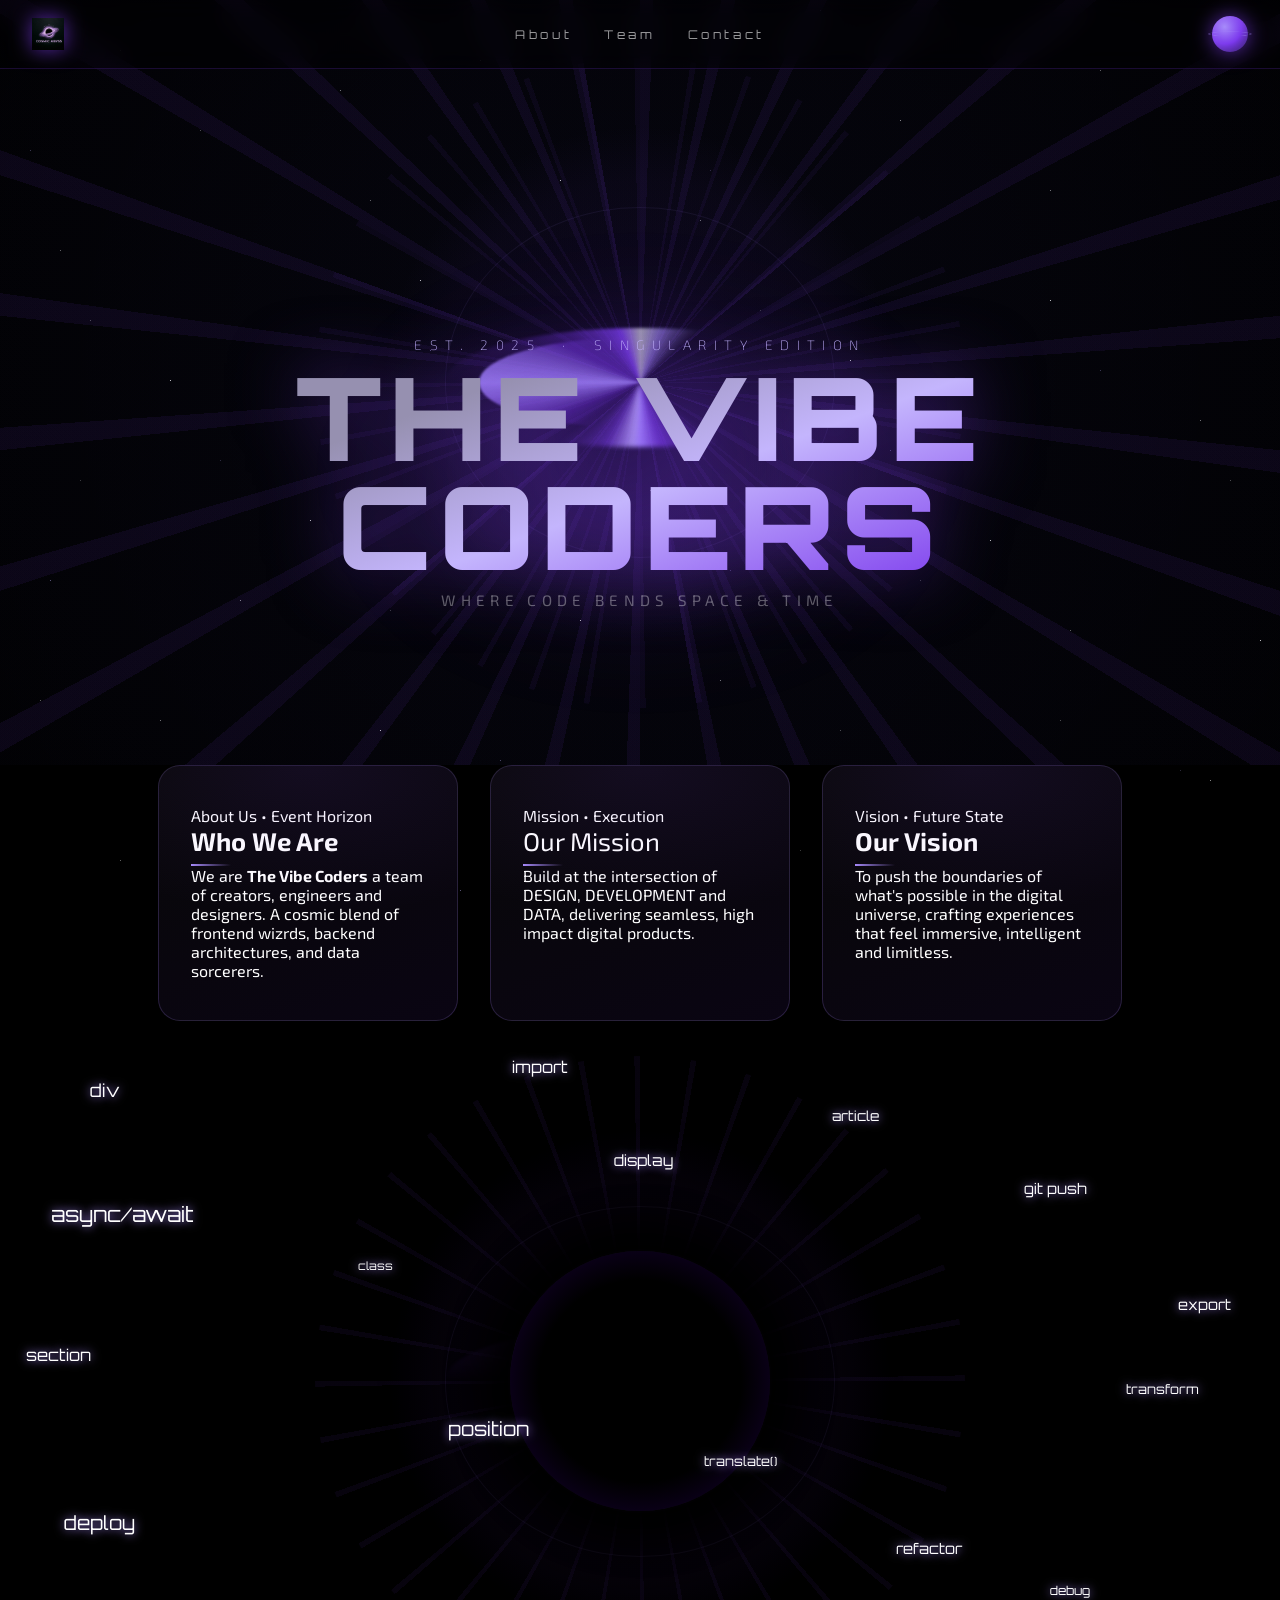
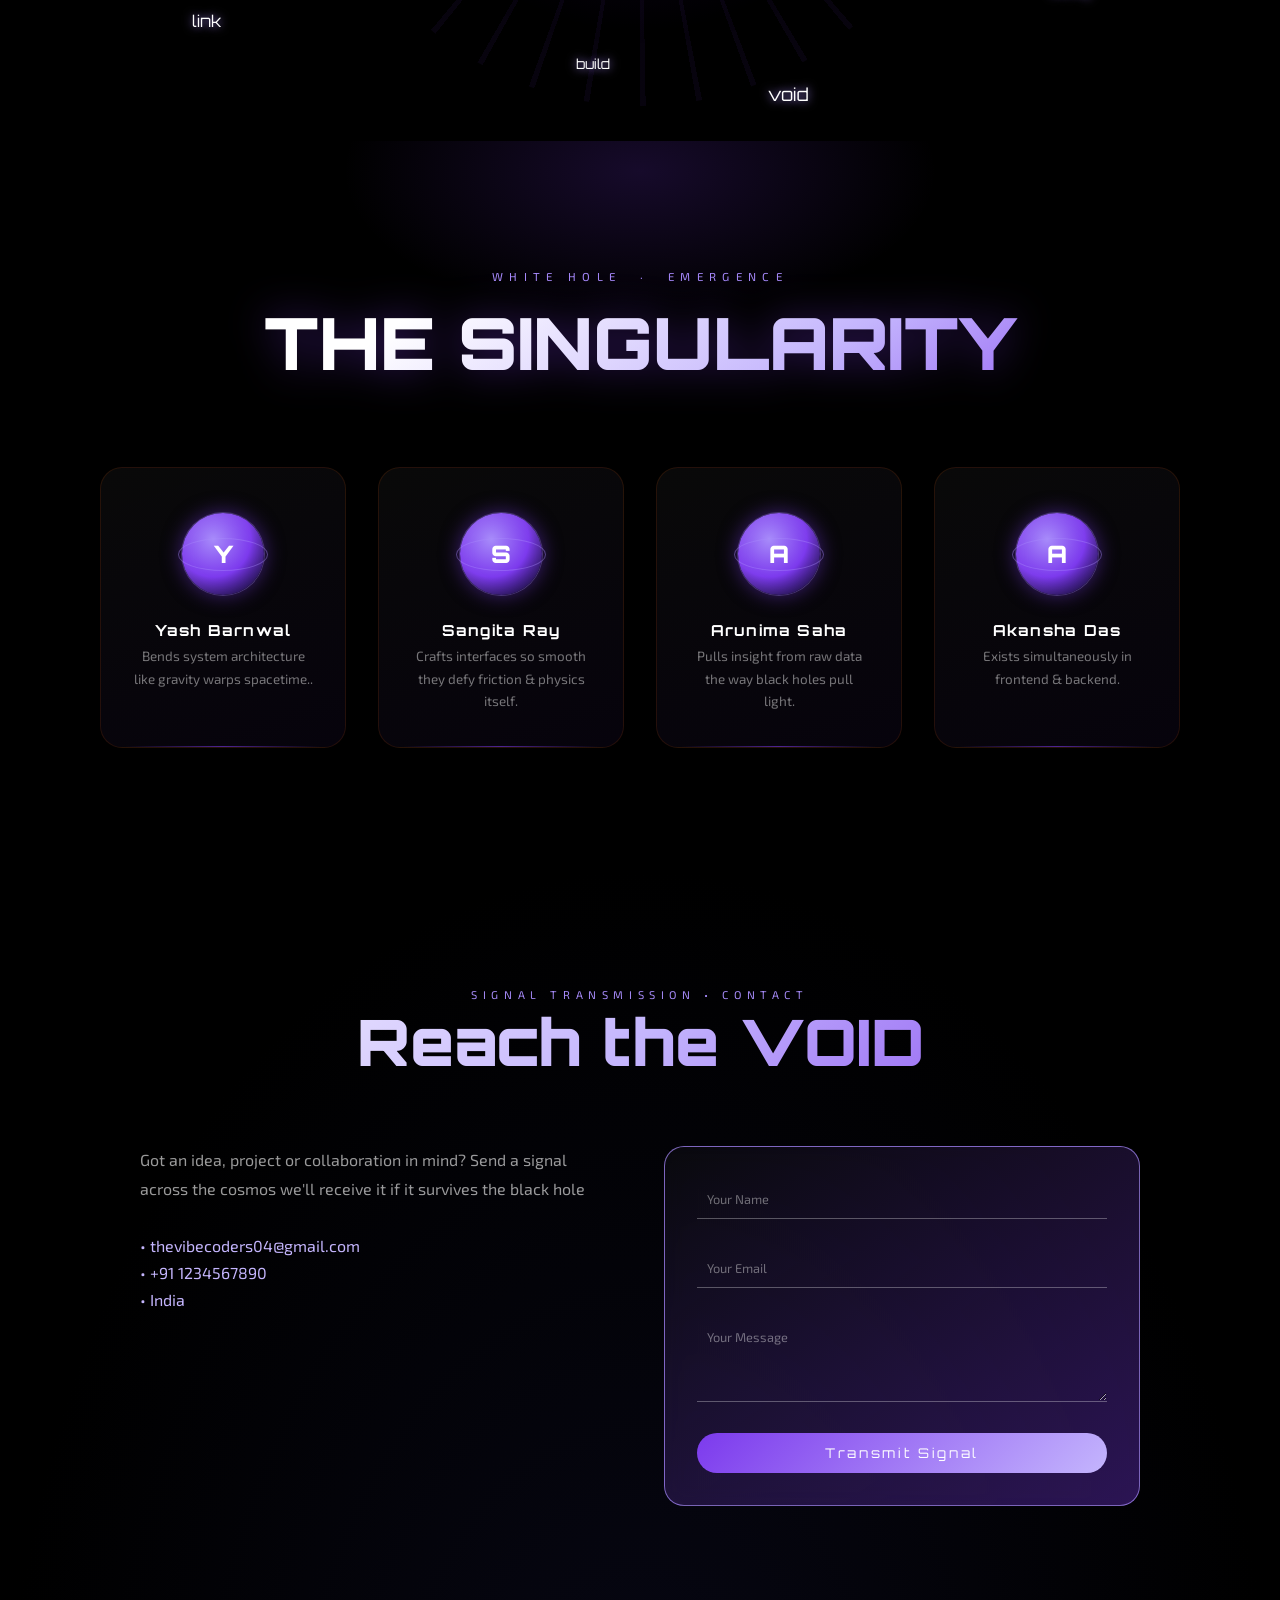
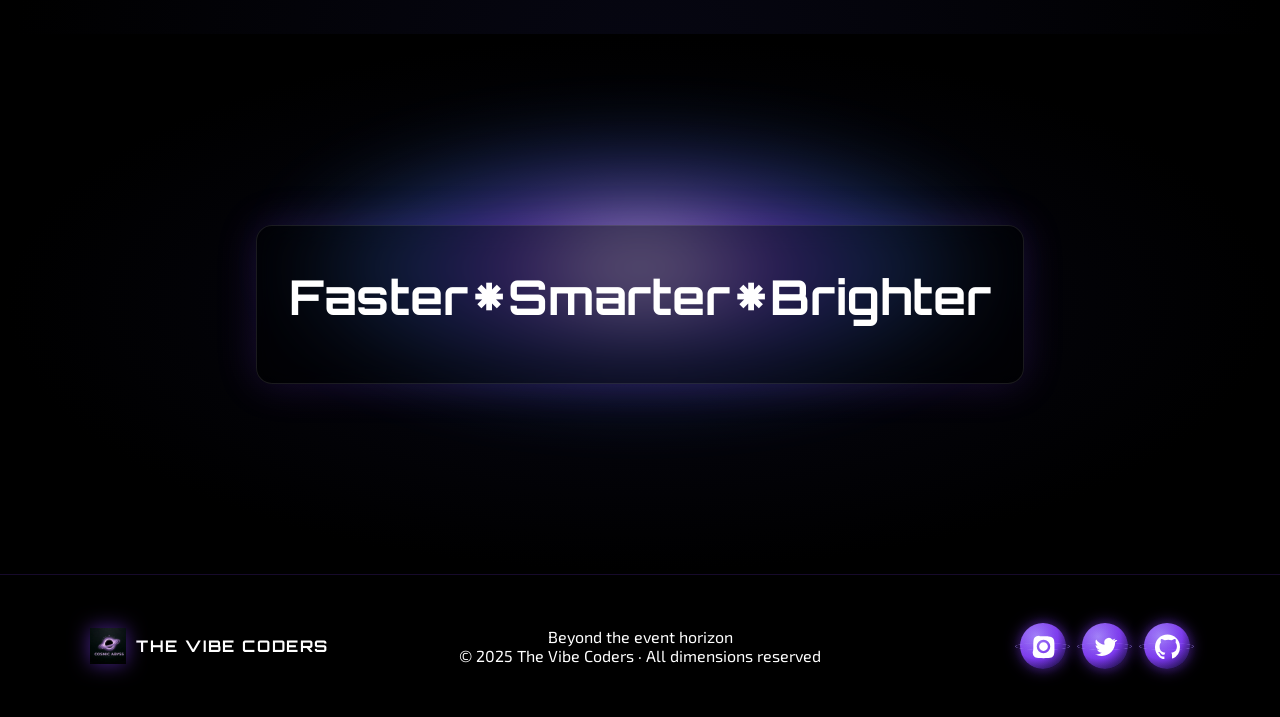
==== index.html @ a0c02a58 "Add files via upload" ====
<!DOCTYPE html>
<html lang="en">
<head>
  <meta charset="UTF-8" />
  <meta name="viewport" content="width=device-width, initial-scale=1.0"/>
  <title>COSMIC ABYSS</title>
  <link rel="stylesheet" href="style.css" />
</head>
<body>

  <div class="stars-layer" aria-hidden="true"></div>

  <nav class="nav">
    <div class="nav-left">
      <div class="nav-logo"><img src="logo.jpeg" alt="logo"></div>
    </div>

    <div class="nav-center">
      <a href="#about-us" class="nav-link">About</a>
      <a href="#team-section" class="nav-link">Team</a>
      <a href="#contact-section" class="nav-link">Contact</a>
    </div>

    <div class="nav-right">
      <div class="nav-orb"></div>
    </div>
  </nav>

  <section id="hero">
    <!-- Black Hole Visual -->
    <div class="black-hole-wrap" aria-hidden="true">
      <div class="black-hole">
        <div class="bh-halo"></div>
        <div class="warp-streams"></div>
        <div class="accretion-disc">
          <div class="disc-ring"></div>
          <div class="disc-ring"></div>
          <div class="disc-ring"></div>
        </div>
        <div class="lens-ring"></div>
        <div class="lens-ring"></div>
        <div class="lens-ring"></div>
        <div class="lens-ring"></div>
      </div>
      <di class="energy-lines"></di>
    </div>

    <div class="hero-depth">
      <div class="depth-layer one"></div>
      <div class="depth-layer two"></div>
    </div>

    <!-- Text Content -->
    <div class="hero-content">
      <p class="hero-eyebrow">Est. 2025 &nbsp;·&nbsp; Singularity Edition</p>
      <h1 class="hero-title">The Vibe<br>Coders</h1>
      <p class="hero-tagline">Where code bends space &amp; time</p>
    </div>
  </section>

  <section id="about-us">
    <div class="about-container">
      <!-- CARD 1 -->
      <div class="about-card">
        <p class="about-eyebrow">About Us • Event Horizon</p>
        <h2 class="about-title">Who We Are</h2>
        <p class="about-text">
          We are <strong>The Vibe Coders</strong> a team of creators, engineers and designers.
          A cosmic blend of frontend wizrds, backend architectures, and data sorcerers.
        </p>
      </div>

      <!-- CARD 2 -->
       <div class="about-card">
        <p class="about-eyebrow">Mission • Execution</p>
        <p class="about-title">Our Mission</p>
        <p class="about-text">
          Build at the intersection of <span>DESIGN</span>, <span>DEVELOPMENT</span> and <span>DATA</span>, 
          delivering seamless, high impact digital products.
        </p>
       </div>
      <!-- CARD 3 -->
       <div class="about-card">
        <p class="about-eyebrow">Vision • Future State</p>
        <h2 class="about-title">Our Vision</h2>
        <p class="about-text">
          To push the boundaries of what's possible in the digital universe, 
          crafting experiences that feel immersive, intelligent and limitless.
        </p>
       </div>
    </div>
  </section>

  <section id="suck-section">

    <div class="black-hole-wrap" aria-hidden="true">
      <div class="black-hole">
        <div class="bh-halo"></div>
        <div class="warp-streams"></div>
        <div class="accretion-disc">
          <div class="disc-ring"></div>
          <div class="disc-ring"></div>
          <!-- <div class="disc-ring"></div> -->
        </div>
        <div class="lens-ring"></div>
        <div class="lens-ring"></div>
        <div class="lens-ring"></div>
        <div class="lens-ring"></div>
        <div class="singularity"></div>
      </div>
    </div>

    <!-- Words being sucked in -->
    <div class="suck-words" aria-hidden="true">
      <span class="sw sw-1">div</span>
      <span class="sw sw-2">article</span>
      <span class="sw sw-3">async/await</span>
      <span class="sw sw-4">git push</span>
      <span class="sw sw-5">section</span>
      <span class="sw sw-6">transform</span>
      <span class="sw sw-7">deploy</span>
      <span class="sw sw-8">refactor</span>
      <span class="sw sw-9">link</span>
      <span class="sw sw-10">debug</span>
      <span class="sw sw-11">build</span>
      <span class="sw sw-12">import</span>
      <span class="sw sw-13">export</span>
      <span class="sw sw-14">translate()</span>
      <span class="sw sw-15">void</span>
      <span class="sw sw-16">class</span>
      <span class="sw sw-17">position</span>
      <span class="sw sw-18">display</span>
    </div>

  </section>

  <section id="team-section">

    <div class="team-header">
      <p class="team-eyebrow">White Hole &nbsp;·&nbsp; Emergence</p>
      <h2 class="team-title">The Singularity</h2>
    </div>

    <div class="team-grid">

      <article class="member-card">
        <div class="card-orb">Y</div>
        <p class="member-name">Yash Barnwal</p>
        <p class="member-desc">Bends system architecture like gravity warps spacetime..</p>
        <div class="card-bottom-line"></div>
      </article>

      <article class="member-card">
        <div class="card-orb">S</div>
        <p class="member-name">Sangita Ray</p>
        <p class="member-desc">Crafts interfaces so smooth they defy friction &amp; physics itself.</p>
        <div class="card-bottom-line"></div>
      </article>

      <article class="member-card">
        <div class="card-orb">A</div>
        <p class="member-name">Arunima Saha</p>
        <p class="member-desc">Pulls insight from raw data the way black holes pull light.</p>
        <div class="card-bottom-line"></div>
      </article>

      <article class="member-card">
        <div class="card-orb">A</div>
        <p class="member-name">Akansha Das</p>
        <p class="member-desc">Exists simultaneously in frontend &amp; backend.</p>
        <div class="card-bottom-line"></div>
      </article>

    </div>
  </section>

  <section id="contact-section">
    <div class="contact-header">
      <p class="contact-eyebrow">Signal Transmission • Contact</p>
      <h2 class="contact-title">Reach the VOID</h2>
    </div>

    <div class="contact-container">
      <div class="contact-info">
        <p class="contact-text">
          Got an idea, project or collaboration in mind?
          Send a signal across the cosmos we'll receive it if it survives the black hole
        </p>

        <div class="contact-details">
          <p>• thevibecoders04@gmail.com</p>
          <p>• +91 1234567890</p>
          <p>• India</p>
        </div>
      </div>

      <form class="contact-form">
        <div class="input-group">
          <input type="text" required />
          <label>Your Name</label>
        </div>
        <div class="input-group">
          <input type="email" required />
          <label>Your Email</label>
        </div>
        <div class="input-group">
          <textarea rows="4" required></textarea>
          <label>Your Message</label>
        </div>
        <button type="submit" class="contact-btn">Transmit Signal</button>
      </form>
    </div>
  </section>

  <section class="promo-section">
    <div class="promo-glow top"></div>
    <div class="promo-glow bottom"></div>
    <div class="promo-content">
      <h2 class="promo-title">
        Faster⁕Smarter⁕Brighter
      </h2>
    </div>
      
  </section>

<footer class="footer">

  <div class="footer-container">

    <!-- LEFT: Logo -->
    <div class="footer-left">
      <div class="footer-logo-box">
        <img src="logo.jpeg" alt="logo" />
        <span>THE VIBE CODERS</span>
      </div>
    </div>

    <!-- CENTER: Existing -->
    <div class="footer-center">
      <p class="footer-tagline">Beyond the event horizon</p>
      <div class="footer-divider"></div>
      <p class="footer-copy">
        &copy; 2025 The Vibe Coders · All dimensions reserved
      </p>
    </div>

    <!-- RIGHT: Socials -->
    <div class="footer-right">

  <a href="#" class="social-orb">
    <svg viewBox="0 0 24 24">
      <path d="M12 2.2c3.2 0 3.6 0 4.9.1 1.2.1 2 .3 2.5.5.6.2 1 .5 1.5 1s.8.9 1 1.5c.2.5.4 1.3.5 2.5.1 1.3.1 1.7.1 4.9s0 3.6-.1 4.9c-.1 1.2-.3 2-.5 2.5-.2.6-.5 1-1 1.5s-.9.8-1.5 1c-.5.2-1.3.4-2.5.5-1.3.1-1.7.1-4.9.1s-3.6 0-4.9-.1c-1.2-.1-2-.3-2.5-.5-.6-.2-1-.5-1.5-1s-.8-.9-1-1.5c-.2-.5-.4-1.3-.5-2.5C2.2 15.6 2.2 15.2 2.2 12s0-3.6.1-4.9c.1-1.2.3-2 .5-2.5.2-.6.5-1 1-1.5s.9-.8 1.5-1c.5-.2 1.3-.4 2.5-.5C8.4 2.2 8.8 2.2 12 2.2zm0 3.3A6.5 6.5 0 1 0 18.5 12 6.5 6.5 0 0 0 12 5.5zm0 10.7A4.2 4.2 0 1 1 16.2 12 4.2 4.2 0 0 1 12 16.2zm5.3-11.9a1.5 1.5 0 1 1-1.5 1.5 1.5 1.5 0 0 1 1.5-1.5z"/>
    </svg>
  </a>

  <a href="#" class="social-orb">
    <svg viewBox="0 0 24 24">
      <path d="M22 5.8c-.8.4-1.6.6-2.4.7.9-.5 1.5-1.3 1.8-2.2-.8.5-1.8.9-2.8 1.1A4.4 4.4 0 0 0 11 9.5c0 .3 0 .6.1.8A12.5 12.5 0 0 1 3 5.2a4.3 4.3 0 0 0-.6 2.2c0 1.5.8 2.8 2 3.6-.7 0-1.3-.2-1.9-.5 0 2.1 1.5 3.9 3.6 4.3-.4.1-.8.2-1.3.2-.3 0-.6 0-.9-.1.6 1.8 2.4 3.2 4.5 3.2A8.8 8.8 0 0 1 2 19.5 12.4 12.4 0 0 0 8.7 21c8.1 0 12.5-6.7 12.5-12.5v-.6c.9-.6 1.6-1.3 2.2-2.1z"/>
    </svg>
  </a>

  <a href="#" class="social-orb">
    <svg viewBox="0 0 24 24">
      <path d="M12 .5A12 12 0 0 0 0 12.7c0 5.4 3.4 10 8.2 11.6.6.1.8-.3.8-.6v-2.2c-3.3.7-4-1.6-4-1.6-.6-1.5-1.4-1.9-1.4-1.9-1.1-.8.1-.8.1-.8 1.2.1 1.9 1.3 1.9 1.3 1.1 1.9 2.9 1.4 3.6 1.1.1-.8.4-1.4.7-1.7-2.7-.3-5.5-1.4-5.5-6.2 0-1.4.5-2.6 1.3-3.6-.1-.3-.6-1.6.1-3.3 0 0 1.1-.4 3.6 1.3a12.2 12.2 0 0 1 6.6 0c2.5-1.7 3.6-1.3 3.6-1.3.7 1.7.2 3 .1 3.3.8 1 1.3 2.2 1.3 3.6 0 4.8-2.8 5.9-5.5 6.2.4.3.8 1 .8 2v3c0 .3.2.7.8.6A12.2 12.2 0 0 0 24 12.7 12 12 0 0 0 12 .5z"/>
    </svg>
  </a>

</div>

  </div>

</footer>

</body>
</html>
---- style.css ----
@import url('https://fonts.googleapis.com/css2?family=Orbitron:wght@400;700;900&family=Exo+2:wght@200;400;600&display=swap');

:root {
  --black:        #000000;
  --void:         #04040c;
  --deep-space:   #070714;
  --purple-core:  #5b21b6;
  --purple-glow:  #7c3aed;
  --purple-light: #a78bfa;
  --white-core:   #ffffff;
  --accent:       #c4b5fd;
  --text-dim:     rgba(196, 181, 253, 0.5);

  --bh-size:      260px;   /* black hole diameter */
  --disc-w:       460px;   /* accretion disc width */
}

*, *::before, *::after { box-sizing: border-box; margin: 0; padding: 0; }
html { scroll-behavior: smooth; }
body {
  background: var(--black);
  color: #fff;
  font-family: 'Exo 2', sans-serif;
  overflow-x: hidden;
}

.stars-layer {
  position: fixed;
  inset: 0;
  z-index: 0;
  pointer-events: none;
  overflow: hidden;
}

/* Generate many tiny star-like shadows on one element */
.stars-layer::before,
.stars-layer::after {
  content: '';
  position: absolute;
  border-radius: 50%;
}

.stars-layer::before {
  width: 1px; height: 1px;
  top: 0; left: 0;
  background: transparent;
  box-shadow:
    /* Row 1 */
    120px  50px #fff, 340px  90px rgba(255,255,255,.6),  780px  30px #fff,
    1100px  70px rgba(255,255,255,.5), 1440px  40px #fff, 200px 130px rgba(255,255,255,.4),
    560px 180px #fff, 900px 120px rgba(255,255,255,.7),  1300px 160px rgba(255,255,255,.3),
    /* Row 2 */
    60px  250px rgba(255,255,255,.5), 420px 280px #fff, 700px 220px rgba(255,255,255,.6),
    1050px 300px #fff, 1380px 240px rgba(255,255,255,.4), 170px 380px #fff,
    500px 400px rgba(255,255,255,.5), 850px 360px #fff, 1200px 420px rgba(255,255,255,.6),
    /* Row 3 */
    80px  480px rgba(255,255,255,.3), 310px 520px #fff, 650px 490px rgba(255,255,255,.5),
    990px 540px #fff, 1320px 500px rgba(255,255,255,.4), 240px 600px rgba(255,255,255,.7),
    580px 620px #fff, 920px 580px rgba(255,255,255,.3), 1260px 640px #fff,
    /* Row 4 */
    40px  700px rgba(255,255,255,.5), 380px 730px #fff, 720px 680px rgba(255,255,255,.6),
    1060px 720px rgba(255,255,255,.4), 1400px 700px #fff, 190px 820px rgba(255,255,255,.3),
    530px 800px #fff, 870px 840px rgba(255,255,255,.5), 1210px 780px rgba(255,255,255,.7),
    /* Row 5 */
    100px  900px #fff, 450px 940px rgba(255,255,255,.4), 790px 910px #fff,
    1130px 950px rgba(255,255,255,.6), 1470px 920px rgba(255,255,255,.3),
    260px 1020px #fff, 600px 1060px rgba(255,255,255,.5), 940px 1000px #fff,
    1280px 1040px rgba(255,255,255,.4);
  animation: twinkle-a 6s ease-in-out infinite alternate,
            driftStars 120s linear infinite;
}

.stars-layer::after {
  width: 1px; height: 1px;
  top: 0; left: 0;
  background: transparent;
  box-shadow:
    150px  20px rgba(196,181,253,.5), 480px  60px rgba(255,255,255,.4),
    820px  10px rgba(196,181,253,.6), 1160px  45px rgba(255,255,255,.3),
    30px  150px rgba(196,181,253,.4), 370px 200px rgba(255,255,255,.5),
    710px 170px rgba(196,181,253,.3), 1050px 190px rgba(255,255,255,.6),
    1390px 140px rgba(196,181,253,.5), 90px  320px rgba(255,255,255,.4),
    430px 350px rgba(196,181,253,.6), 760px 310px rgba(255,255,255,.3),
    1100px 370px rgba(196,181,253,.4), 1430px 330px rgba(255,255,255,.5),
    220px 460px rgba(196,181,253,.3), 550px 490px rgba(255,255,255,.6),
    890px 450px rgba(196,181,253,.5), 1230px 480px rgba(255,255,255,.4),
    50px  580px rgba(196,181,253,.6), 390px 610px rgba(255,255,255,.3),
    730px 570px rgba(196,181,253,.4), 1070px 630px rgba(255,255,255,.5),
    1410px 590px rgba(196,181,253,.3), 160px 720px rgba(255,255,255,.6),
    500px 760px rgba(196,181,253,.5), 840px 730px rgba(255,255,255,.4),
    1180px 770px rgba(196,181,253,.3), 120px 860px rgba(255,255,255,.5),
    460px 890px rgba(196,181,253,.6), 800px 850px rgba(255,255,255,.3),
    1140px 910px rgba(196,181,253,.4), 1480px 870px rgba(255,255,255,.5),
    280px 980px rgba(196,181,253,.3), 620px 1010px rgba(255,255,255,.6),
    960px 970px rgba(196,181,253,.5), 1300px 1030px rgba(255,255,255,.4);
  animation: twinkle-b 8s ease-in-out infinite alternate,
             driftStars 150s linear infinite;
  animation-delay: -3s;
}

@keyframes twinkle-a {
  from { opacity: 1; }
  to   { opacity: 0.35; }
}
@keyframes twinkle-b {
  from { opacity: 0.4; }
  to   { opacity: 1; }
}

@keyframes driftStars {
  from { transform: translateY(0); }
  to   { transform: translateY(-200px); }
}

.nav {
  position: fixed;
  top: 0;
  width: 100%;
  z-index: 999;

  display: grid;
  grid-template-columns: 1fr auto 1fr;
  align-items: center;

  padding: 1rem 2rem;

  backdrop-filter: blur(12px);
  background: rgba(0,0,0,0.4);

  border-bottom: 1px solid rgba(124,58,237,0.2);
}

.nav-left {
  justify-self: start;
}

.nav-logo {
  display: flex;
  align-items: center;
  gap: 10px;

  font-family: 'Orbitron', sans-serif;
  font-size: 0.9rem;
  letter-spacing: 0.15em;
}

.nav-logo img {
  width: 32px;
  height: 32px;
  filter: drop-shadow(0 0 10px rgba(124,58,237,.7));
}

.nav-center {
  display: flex;
  gap: 2rem;
}

.nav-link {
  position: relative;
  text-decoration: none;
  color: rgba(255,255,255,0.6);

  font-size: 0.75rem;
  letter-spacing: 0.3em;
  font-family: 'Orbitron', sans-serif;

  transition: 0.3s;
}

.nav-link::after {
  content: "";
  position: absolute;
  left: 0;
  bottom: -6px;
  width: 0%;
  height: 1px;

  background: linear-gradient(
    to right,
    var(--purple-light),
    transparent
  );

  transition: 0.3s;
}

.nav-link:hover {
  color: #fff;
}

.nav-link:hover::after {
  width: 100%;
}

/* RIGHT orb */
.nav-right {
  justify-self: end;
}

.nav-orb {
  width: 36px;
  height: 36px;
  border-radius: 50%;

  background: radial-gradient(
    circle at 35% 30%,
    var(--purple-light),
    var(--purple-glow),
    #1e0a50
  );

  box-shadow:
    0 0 20px rgba(124,58,237,.7),
    inset 0 0 10px rgba(255,255,255,.1);

  position: relative;
}

.nav-orb::after {
  content: "";
  position: absolute;
  width: 120%;
  height: 40%;
  border-radius: 50%;
  border: 1px solid rgba(167,139,250,.5);

  top: 50%;
  left: 50%;
  transform: translate(-50%, -50%) rotateX(70deg);

  animation: navOrbit 4s linear infinite;
}

@keyframes navOrbit {
  from { transform: translate(-50%, -50%) rotateX(70deg) rotate(0deg); }
  to   { transform: translate(-50%, -50%) rotateX(70deg) rotate(360deg); }
}

#hero {
  padding-top: 180px;
  position: relative;
  height: 85vh;
  display: flex;
  flex-direction: column;
  align-items: center;
  justify-content: center;
  z-index: 1;
  overflow: hidden;
}

/* ── Black Hole ── */
.black-hole-wrap {
  position: absolute;
  inset: 0;
  display: flex;
  align-items: center;
  justify-content: center;
  z-index: 1;
}

.black-hole {
  position: relative;
  width: var(--bh-size);
  height: var(--bh-size);
  display: flex;
  align-items: center;
  justify-content: center;
}

/* Singularity — the dark core */
.singularity {
  position: absolute;
  width: 100%;
  height: 100%;
  border-radius: 50%;
  background: radial-gradient(circle at center,
    #000 55%,
    #0a0018 72%,
    #1a0035 85%,
    transparent 100%
  );
  z-index: 5;
  box-shadow:
    0 0 40px 20px #000,
    0 0 80px 40px rgba(0,0,0,.9),
    0 0 0 2px rgba(167,139,250,.12);
}

/* Gravitational lensing rings */
.lens-ring {
  position: absolute;
  border-radius: 50%;
  border: 1px solid transparent;
  background: transparent;
  animation: lens-spin var(--speed, 8s) linear infinite;
  animation-direction: var(--dir, normal);
}
.lens-ring:nth-child(1) {
  width: 110%; height: 105%;
  border-color: rgba(124,58,237,.35);
  box-shadow: 0 0 12px rgba(124,58,237,.2), inset 0 0 8px rgba(124,58,237,.1);
  --speed: 12s;
}
.lens-ring:nth-child(2) {
  width: 122%; height: 115%;
  border-color: rgba(167,139,250,.22);
  box-shadow: 0 0 16px rgba(167,139,250,.15);
  --speed: 18s;
  --dir: reverse;
}
.lens-ring:nth-child(3) {
  width: 136%; height: 125%;
  border-color: rgba(124,58,237,.14);
  --speed: 25s;
}
.lens-ring:nth-child(4) {
  width: 150%; height: 135%;
  border-color: rgba(167,139,250,.08);
  --speed: 35s;
  --dir: reverse;
}

@keyframes lens-spin {
  from { transform: rotate(0deg); }
  to   { transform: rotate(360deg); }
}

/* Accretion disc — flat rotating ellipse */
.accretion-disc {
  position: absolute;
  width: var(--disc-w);
  height: calc(var(--disc-w) * 0.28);
  z-index: 3;
  display: flex;
  align-items: center;
  justify-content: center;
}

.disc-ring {
  position: absolute;
  border-radius: 50%;
  width: 100%;
  height: 100%;
  animation: disc-rotate var(--dr-speed, 6s) linear infinite;
  animation-direction: var(--dr-dir, normal);
}

.disc-ring:nth-child(1) {
  background: conic-gradient(
    from 0deg,
    transparent 0%, transparent 30%,
    rgba(91,33,182,.0) 35%,
    rgba(124,58,237,.7) 45%,
    rgba(167,139,250,1) 50%,
    rgba(196,181,253,.9) 52%,
    rgba(124,58,237,.5) 58%,
    transparent 65%,
    transparent 100%
  );
  --dr-speed: 5s;
  filter: blur(2px);
}
.disc-ring:nth-child(2) {
  width: 85%; height: 85%;
  background: conic-gradient(
    from 180deg,
    transparent 0%, transparent 25%,
    rgba(91,33,182,.4) 33%,
    rgba(124,58,237,.8) 44%,
    rgba(255,255,255,.6) 50%,
    rgba(167,139,250,.6) 56%,
    transparent 64%,
    transparent 100%
  );
  --dr-speed: 7s;
  --dr-dir: reverse;
  filter: blur(1.5px);
}
.disc-ring:nth-child(3) {
  width: 70%; height: 70%;
  background: conic-gradient(
    from 90deg,
    transparent 0%, transparent 38%,
    rgba(91,33,182,.5) 44%,
    rgba(167,139,250,.9) 50%,
    rgba(124,58,237,.4) 57%,
    transparent 63%,
    transparent 100%
  );
  --dr-speed: 4s;
  filter: blur(1px);
}

@keyframes disc-rotate {
  from { transform: rotate(0deg); }
  to   { transform: rotate(360deg); }
}

/* Outer glow halo */
.bh-halo {
  position: absolute;
  width: 200%;
  height: 200%;
  border-radius: 50%;
  background: radial-gradient(circle at center,
    rgba(91,33,182,.18) 0%,
    rgba(91,33,182,.08) 30%,
    rgba(124,58,237,.04) 55%,
    transparent 70%
  );
  z-index: 0;
  animation: halo-pulse 4s ease-in-out infinite;
}
@keyframes halo-pulse {
  0%,100% { transform: scale(1);   opacity: .8; }
  50%      { transform: scale(1.06); opacity: 1; }
}

/* Warp radial light streams */
.warp-streams {
  position: absolute;
  width: 250%;
  height: 250%;
  z-index: 2;
  border-radius: 50%;
  animation: warp-spin 20s linear infinite;
  background: repeating-conic-gradient(
    from 0deg,
    transparent 0deg 9deg,
    rgba(124,58,237,.06) 9deg 10deg
  );
}
@keyframes warp-spin {
  from { transform: rotate(0deg); }
  to   { transform: rotate(360deg); }
}

/* ── Hero Text ── */
.hero-content {
  position: relative;
  z-index: 10;
  text-align: center;
  pointer-events: none;
}

.hero-content::before {
  content: '';
  position: absolute;
  left: 50%;
  top: 50%;
  transform: translate(-50%, -50%);
  width: 500px;
  height: 300px;
  background: radial-gradient(
    ellipse,
    rgba(124,58,237,.35),
    transparent 70%
  );
  filter: blur(60px);
  z-index: -1;
  animation: heroPulse 4s ease-in-out infinite;
}

@keyframes heroPulse {
  0%,100% { opacity: .5; transform: translate(-50%, -50%) scale(1); }
  50% { opacity: 1; transform: translate(-50%, -50%) scale(1.15); }
}

.energy-lines {
  position: absolute;
  width: 200%;
  height: 200%;
  border-radius: 50%;
  z-index: 2;
  background: repeating-conic-gradient(
    from 0deg,
    rgba(124,58,237,.08) 0deg 2deg,
    transparent 2deg 12deg
  );
  animation: spinSlow 25s linear infinite;
}

@keyframes spinSlow {
  from { transform: rotate(0deg); }
  to   { transform: rotate(360deg); }
}

.hero-eyebrow {
  font-family: 'Exo 2', sans-serif;
  font-size: clamp(.6rem, 1.2vw, .85rem);
  font-weight: 200;
  letter-spacing: .55em;
  text-transform: uppercase;
  color: var(--accent);
  opacity: 0;
  animation: fade-up 1.2s ease .4s forwards;
}

.hero-title {
  font-family: 'Orbitron', sans-serif;
  font-size: clamp(2.8rem, 9vw, 7.5rem);
  font-weight: 900;
  line-height: .95;
  text-transform: uppercase;
  letter-spacing: .06em;
  background: linear-gradient(160deg,
    #9690b0 20%,
    var(--accent) 55%,
    var(--purple-glow) 100%
  );
  -webkit-background-clip: text;
  -webkit-text-fill-color: transparent;
  background-clip: text;
  filter: drop-shadow(0 0 35px rgba(124,58,237,.5));
  margin: .6rem 0;
  opacity: 0;
  animation: fade-up 1.2s ease .7s forwards;
}

.hero-tagline {
  font-size: clamp(.7rem, 1.5vw, .95rem);
  font-weight: 400;
  letter-spacing: .35em;
  text-transform: uppercase;
  color: rgba(255,255,255,.35);
  opacity: 0;
  animation: fade-up 1.2s ease 1s forwards;
}

@keyframes fade-up {
  from { opacity: 0; transform: translateY(16px); }
  to   { opacity: 1; transform: translateY(0); }
}

.hero-depth {
  position: absolute;
  inset: 0;
  z-index: 1;
  pointer-events: none;
}

.depth-layer {
  position: absolute;
  width: 200%;
  height: 200%;
  top: -50%;
  left: -50%;
  border-radius: 50%;
  opacity: 0.15;
}

.depth-layer.one {
  background: radial-gradient(circle, rgba(124,58,237,0.25), transparent 70%);
  animation: drift1 30s linear infinite;
}

.depth-layer.two {
  background: radial-gradient(circle, rgba(59,130,246,0.2), transparent 70%);
  animation: drift2 50s linear infinite;
}

@keyframes drift1 {
  from { transform: rotate(0deg) translateX(20px); }
  to   { transform: rotate(360deg) translateX(20px); }
}

@keyframes drift2 {
  from { transform: rotate(360deg) translateX(30px); }
  to   { transform: rotate(0deg) translateX(30px); }
}

.about-container{
  display: flex;
  gap: 2rem;
  justify-content: center;
  flex-wrap: wrap;
  max-width: 1100px;
  margin: auto;
}

.about-card{
  position: relative;
  width: 300px;
  padding: 2.5rem 2rem;
  border-radius: 22px;
  overflow: hidden;

  background: linear-gradient(160deg, rgba(255, 255, 255, 0.03), rgba(124, 58, 237, 0.08));

  border: 1px solid rgba(169, 137, 250, 0.2);
  backdrop-filter: blur(14px);

  transition: all 0.4s ease;
}

.about-card::before{
  content: "";
  position: absolute;
  top: -60%;
  left: 50%;
  transform: translateX(-50%);
  width: 200%;
  height: 120%;

  background: radial-gradient(ellipse, rgba(124, 58, 237, 0.25), transparent 70%);

  opacity: 0.4;
  transition: 0.4s;
}

.about-card::after{
  content: "";
  position: absolute;
  inset: 0;

  background: linear-gradient(
    120deg,
    transparent 40%,
    rgba(167,139,250,0.25),
    transparent 60%
  );

  opacity: 0;
  transform: translateX(-100%);
}

.about-card .about-title {
  font-size: 1.6rem;
}

.about-card .about-title::after {
  content: "";
  display: block;
  width: 40px;
  height: 2px;
  margin-top: 8px;

  background: linear-gradient( to right, var(--purple-light), transparent);
}

.about-card:hover {
  transform: translateY(-12px) scale(1.03);

  border-color: rgba(167,139,250,0.6);

  box-shadow: 0 20px 60px rgba(124,58,237,0.25),
              inset 0 0 20px rgba(255,255,255,0.04);
}

.about-card:hover::before {
  opacity: 0.8;
}

.about-card:hover::after {
  opacity: 1;
  animation: scan 1.2s linear;
}

@keyframes scan {
  0% { transform: translateX(-120%); }
  100% { transform: translateX(120%); }
}

#suck-section {
  position: relative;
  height: 80vh;
  z-index: 2;
  overflow: hidden;
  display: flex;
  align-items: center;
  justify-content: center;
}

/* Duplicate black hole in suck section */
#suck-section .black-hole-wrap {
  z-index: 2;
}

/* Words container */
.suck-words {
  position: absolute;
  inset: 0;
  z-index: 5;
}

.sw {
  position: absolute;
  font-family: 'Orbitron', sans-serif;
  color: #fff;
  text-shadow: 0 0 10px var(--purple-light);
  white-space: nowrap;
  pointer-events: none;
  animation-name: suck-in;
  animation-fill-mode: both;
  animation-timing-function: ease-in;
  animation-timeline: scroll(root);
}

.sw-1 { top: 8%;  left: 7%;   font-size: 1.1rem; animation-range: 100vh 160vh; --rx: 40vw;  --ry: 43vh; --rot:  340deg; }
.sw-2 { top: 12%; left: 65%;  font-size: .85rem; animation-range: 105vh 165vh; --rx: -18vw; --ry: 40vh; --rot: -280deg; }
.sw-3 { top: 25%; left: 4%;   font-size: 1.3rem; animation-range: 110vh 175vh; --rx: 44vw;  --ry: 28vh; --rot:  200deg; }
.sw-4 { top: 22%; left: 80%;  font-size: .9rem;  animation-range: 108vh 168vh; --rx: -30vw; --ry: 30vh; --rot: -310deg; }
.sw-5 { top: 45%; left: 2%;   font-size: 1rem;   animation-range: 115vh 178vh; --rx: 46vw;  --ry: 9vh;  --rot:  150deg; }
.sw-6 { top: 50%; left: 88%;  font-size: .8rem;  animation-range: 102vh 162vh; --rx: -38vw; --ry: 3vh;  --rot: -260deg; }
.sw-7 { top: 68%; left: 5%;   font-size: 1.2rem; animation-range: 112vh 172vh; --rx: 43vw;  --ry: -18vh;--rot:  190deg; }
.sw-8 { top: 72%; left: 70%;  font-size: .9rem;  animation-range: 107vh 167vh; --rx: -22vw; --ry: -22vh;--rot: -300deg; }
.sw-9 { top: 82%; left: 15%;  font-size: 1rem;   animation-range: 118vh 170vh; --rx: 34vw;  --ry: -30vh;--rot:  220deg; }
.sw-10 { top: 78%; left: 82%;  font-size: .75rem; animation-range: 103vh 163vh; --rx: -32vw; --ry: -28vh;--rot: -240deg; }
.sw-11 { top: 88%; left: 45%;  font-size: .85rem; animation-range: 120vh 172vh; --rx: 4vw;   --ry: -37vh;--rot:  170deg; }
.sw-12 { top: 5%;  left: 40%;  font-size: 1rem;   animation-range: 100vh 150vh; --rx: 8vw;   --ry: 47vh; --rot: -200deg; }
.sw-13 { top: 38%; left: 92%;  font-size: .9rem;  animation-range: 109vh 159vh; --rx: -42vw; --ry: 15vh; --rot:  270deg; }
.sw-14 { top: 60%; left: 55%;  font-size: .8rem;  animation-range: 113vh 173vh; --rx: -5vw;  --ry: -10vh;--rot: -180deg; }
.sw-15 { top: 92%; left: 60%;  font-size: 1.1rem; animation-range: 116vh 156vh; --rx: -10vw; --ry: -40vh;--rot:  310deg; }
.sw-16 { top: 33%; left: 28%;  font-size: .7rem;  animation-range: 111vh 161vh; --rx: 20vw;  --ry: 20vh; --rot: -260deg; }
.sw-17 { top: 55%; left: 35%;  font-size: 1.2rem; animation-range: 106vh 166vh; --rx: 13vw;  --ry: -5vh; --rot:  150deg; }
.sw-18 { top: 18%; left: 48%;  font-size: .95rem; animation-range: 104vh 164vh; --rx: 1vw;   --ry: 34vh; --rot: -320deg; }

@keyframes suck-in {
  0% { transform: translate(0,0) rotate(0deg) scale(1); opacity: 1; }
  70% { opacity: .6; }
  100% { transform: translate(var(--rx), var(--ry)) rotate(var(--rot)) scale(0); opacity: 0; }
}

#team-section {
  position: relative;
  z-index: 2;
  background: radial-gradient(ellipse at 50% -10%, #000000 0%, #000 55%);
  padding: 8rem 2rem 7rem;
  overflow: hidden;
}

/* Ambient glow at top */
#team-section::before {
  content: '';
  position: absolute;
  top: -120px; left: 50%;
  transform: translateX(-50%);
  width: 600px; height: 300px;
  background: radial-gradient(ellipse, rgba(124,58,237,.18) 0%, transparent 70%);
  pointer-events: none;
}

.team-header {
  text-align: center;
  margin-bottom: 5rem;
  animation: fade-up 1s ease both;
  animation-timeline: view();
  animation-range: entry 0% entry 40%;
}
.team-eyebrow {
  font-size: .72rem;
  letter-spacing: .55em;
  text-transform: uppercase;
  color: var(--purple-light);
  margin-bottom: .9rem;
}
.team-title {
  font-family: 'Orbitron', sans-serif;
  font-size: clamp(2rem, 6vw, 4.5rem);
  font-weight: 900;
  text-transform: uppercase;
  background: linear-gradient(145deg, #fff 30%, var(--accent) 65%, var(--purple-glow) 100%);
  -webkit-background-clip: text;
  -webkit-text-fill-color: transparent;
  background-clip: text;
  filter: drop-shadow(0 0 20px rgba(124,58,237,.4));
}

/* Team grid */
.team-grid {
  display: grid;
  grid-template-columns: repeat(auto-fit, minmax(230px, 1fr));
  gap: 2rem;
  max-width: 1080px;
  margin: 0 auto;
}

/* Member card */
.member-card {
  position: relative;
  border-radius: 22px;
  padding: 2.8rem 2rem 2.2rem;
  background: linear-gradient(160deg,
    rgba(255,255,255,.035) 0%,
    rgba(124,58,237,.05) 100%
  );
  border: 1px solid rgba(255, 102, 0, 0.12);
  overflow: hidden;
  text-align: center;
  transition: transform .45s ease, box-shadow .45s ease, border-color .45s ease;

  /* Scroll-driven entrance */
  animation: card-reveal 0.7s ease both;
  animation-timeline: view();
  animation-range: entry 0% entry 50%;
}
.member-card:nth-child(1) { animation-delay: 0s; }
.member-card:nth-child(2) { animation-delay: .12s; }
.member-card:nth-child(3) { animation-delay: .24s; }
.member-card:nth-child(4) { animation-delay: .36s; }

@keyframes card-reveal {
  from { opacity: 0; transform: translateY(50px) scale(.97); }
  to   { opacity: 1; transform: translateY(0) scale(1); }
}

.member-card::before {
  content: '';
  position: absolute;
  inset: 0;
  border-radius: 22px;
  background: radial-gradient(ellipse at 50% 0%, rgba(124,58,237,.18) 0%, transparent 65%);
  opacity: 0;
  transition: opacity .4s;
}
.member-card:hover { transform: translateY(-10px); box-shadow: 0 24px 70px rgba(124,58,237,.3); border-color: rgba(167,139,250,.3); }
.member-card:hover::before { opacity: 1; }

/* Orb avatar */
.card-orb {
  width: 82px;
  height: 82px;
  border-radius: 50%;
  margin: 0 auto 1.6rem;
  position: relative;
  background: radial-gradient(circle at 38% 32%,
    var(--purple-light),
    var(--purple-glow) 50%,
    #1e0a50 80%
  );
  box-shadow:
    0 0 0 1px rgba(167,139,250,.3),
    0 0 20px rgba(124,58,237,.5),
    inset 0 0 20px rgba(255,255,255,.08);
  display: flex;
  align-items: center;
  justify-content: center;
  font-family: 'Orbitron', sans-serif;
  font-size: 1.5rem;
  font-weight: 900;
  color: #fff;
}

/* Orbit ring around orb */
.card-orb::after {
  content: '';
  position: absolute;
  width: 110%;
  height: 40%;
  border-radius: 50%;
  border: 1px solid rgba(167,139,250,.4);
  animation: orbit-ring 3.5s linear infinite;
}
@keyframes orbit-ring {
  from { transform: rotateX(70deg) rotate(0deg); }
  to   { transform: rotateX(70deg) rotate(360deg); }
}

.member-name {
  font-family: 'Orbitron', sans-serif;
  font-size: .95rem;
  font-weight: 700;
  letter-spacing: .08em;
  color: #fff;
  margin-bottom: .35rem;
}
.member-role {
  font-size: .72rem;
  letter-spacing: .3em;
  text-transform: uppercase;
  color: var(--purple-light);
  margin-bottom: 1.1rem;
}
.member-desc {
  font-size: .84rem;
  line-height: 1.65;
  color: rgba(255,255,255,.45);
}

.card-bottom-line {
  position: absolute;
  bottom: 0; left: 10%; width: 80%; height: 1px;
  background: linear-gradient(to right, transparent, rgba(124,58,237,.6), transparent);
}

#contact-section{
  position: relative;
  z-index: 2;
  padding: 8rem 2rem;
  background: radial-gradient(ellipse at 50% 120%, #070714 0%, #000 70%);
}

.contact-header{
  text-align: center;
  margin-bottom: 4rem;
}

.contact-eyebrow {
  font-size: 0.7rem;
  letter-spacing: 0.5em;
  text-transform: uppercase;
  color: var(--purple-light);
}

.contact-title {
  font-family: 'Orbitron', sans-serif;
  font-size: clamp(2rem, 6vw, 4rem);
  font-weight: 900;

  background: linear-gradient(135deg, #fff, var(--accent), var(--purple-glow));
  -webkit-background-clip: text;
  -webkit-text-fill-color: transparent;
}

.contact-container {
  display: grid;
  grid-template-columns: 1fr 1fr;
  gap: 3rem;
  max-width: 1000px;
  margin: auto;
}

.contact-text {
  color: rgba(255,255,255,.6);
  line-height: 1.8;
  margin-bottom: 2rem;
}

.contact-details p {
  margin-bottom: .5rem;
  color: var(--accent);
}

.contact-form {
  padding: 2rem;
  border-radius: 20px;

  background: linear-gradient(
    145deg,
    rgba(255,255,255,0.03),
    rgba(124,58,237,0.35)
  );

  border: 1px solid rgba(167,139,250,0.7);

  backdrop-filter: blur(12px);
}

.input-group {
  position: relative;
  margin-bottom: 1.8rem;
}

.input-group input,
.input-group textarea {
  width: 100%;
  padding: 12px 10px;
  background: transparent;
  border: none;
  border-bottom: 1px solid rgba(255,255,255,.3);
  color: #fff;
  outline: none;
}

.input-group label {
  position: absolute;
  left: 10px;
  top: 12px;
  font-size: 0.8rem;
  color: rgba(255,255,255,.4);
  pointer-events: none;
  transition: 0.3s;
}

.input-group input:focus + label,
.input-group input:valid + label,
.input-group textarea:focus + label,
.input-group textarea:valid + label {
  top: -10px;
  font-size: 0.65rem;
  color: var(--purple-light);
}

.contact-btn {
  width: 100%;
  padding: 12px;
  border-radius: 30px;
  border: none;
  cursor: pointer;

  font-family: 'Orbitron', sans-serif;
  letter-spacing: 0.2em;

  background: linear-gradient(135deg, var(--purple-glow), var(--accent));
  color: #fff;

  transition: all 0.3s ease;
}

.contact-btn:hover {
  transform: translateY(-3px);
  box-shadow: 0 10px 30px rgba(124,58,237,0.5);
}

@media (max-width: 768px) {
  .contact-container {
    grid-template-columns: 1fr;
  }
}

#contact-section::before{
  content: '';
  position: absolute;
  top: -120px;
  left: 50%;
  transform: translateX(-50%);
  width: 600px;
  height: 300px;
  background: radial-gradient(ellipse, rgba(124, 58, 237, 0.18) 0% transparent 70%);
}

.promo-section {
  position: relative;
  height: 60vh;
  display: flex;
  align-items: center;
  justify-content: center;
  overflow: hidden;
  z-index: 2;
  background: radial-gradient(ellipse at center, #070714 0%, #000 70%);
}

.promo-glow.top{
  position: absolute;
  top: 20%;
  left: 50%;
  transform: translateX(-50%);
  width: 700px;
  height: 250px;
  border-radius: 50%;

  background: radial-gradient(
    ellipse at center,
    rgba(255,255,255,.9) 0%,
    rgba(124,58,237,.6) 30%,
    rgba(59,130,246,.4) 50%,
    transparent 75%
  );

  filter: blur(40px);
  opacity: 0.9;
}
.promo-content {
  position: relative;
  z-index: 2;
  text-align: center;
  padding: 2.5rem 2rem;
  border-radius: 16px;

  background: rgba(0,0,0,.35);
  backdrop-filter: blur(12px);

  border: 1px solid rgba(255,255,255,.1);

  box-shadow: 0 0 40px rgba(124,58,237,.2);
}

.promo-title {
  font-family: 'Orbitron', sans-serif;
  font-size: clamp(1.8rem, 4vw, 3rem);
  font-weight: 700;
  color: #fff;
  margin-bottom: 1rem;
}

.footer {
  position: relative;
  z-index: 2;
  background: #000;
  border-top: 1px solid rgba(124,58,237,.18);
  padding: 3rem 2rem;
}

/* layout */
.footer-container {
  max-width: 1100px;
  margin: auto;

  display: grid;
  grid-template-columns: 1fr auto 1fr;
  align-items: center;
}

/* LEFT */
.footer-left {
  justify-self: start;
}

.footer-logo-box {
  display: flex;
  align-items: center;
  gap: 10px;

  font-family: 'Orbitron', sans-serif;
  font-weight: 700;
  letter-spacing: 0.1em;
}

.footer-logo-box img {
  width: 36px;
  height: 36px;
  filter: drop-shadow(0 0 10px rgba(124,58,237,.6));
}

/* CENTER */
.footer-center {
  text-align: center;
}

/* RIGHT */
.footer-right {
  justify-self: end;
  display: flex;
  gap: 1rem;
}

.social-orb {
  position: relative;
  width: 46px;
  height: 46px;
  border-radius: 50%;

  display: flex;
  align-items: center;
  justify-content: center;

  background: radial-gradient(
    circle at 35% 30%,
    var(--purple-light),
    var(--purple-glow) 50%,
    #1e0a50 80%
  );

  box-shadow:
    0 0 15px rgba(124,58,237,.6),
    inset 0 0 10px rgba(255,255,255,.08);

  transition: all 0.35s ease;
}

.social-orb svg {
  width: 25px;
  height: 25px;
  fill: #fff;
  z-index: 2;
}

/* orbit ring */
.social-orb::before {
  content: "";
  position: absolute;
  width: 120%;
  height: 45%;
  border-radius: 50%;
  border: 1px solid rgba(167,139,250,.5);

  transform: rotateX(70deg);
  animation: orbitSpin 4s linear infinite;
}

/* outer glow pulse */
.social-orb::after {
  content: "";
  position: absolute;
  inset: -8px;
  border-radius: 50%;

  background: radial-gradient(
    circle,
    rgba(124,58,237,0.3),
    transparent 70%
  );

  opacity: 0.6;
  z-index: 0;
}

/* hover = energy burst */
.social-orb:hover {
  transform: translateY(-5px) scale(1.15);

  box-shadow:
    0 0 25px rgba(124,58,237,0.9),
    0 0 60px rgba(124,58,237,0.5);
}

/* speed up orbit on hover */
.social-orb:hover::before {
  animation-duration: 1.5s;
}

@keyframes orbitSpin {
  from { transform: rotateX(70deg) rotate(0deg); }
  to   { transform: rotateX(70deg) rotate(360deg); }
}

@media (max-width: 640px) {
  :root {
    --bh-size: 180px;
    --disc-w: 320px;
  }
  .team-grid {
    grid-template-columns: 1fr 1fr;
    gap: 1rem;
  }
  .member-card { padding: 2rem 1.2rem 1.6rem; }
  .sw { font-size: .65rem !important; }
}

@media (max-width: 400px) {
  .team-grid { grid-template-columns: 1fr; }
}

@media (max-width: 768px) {
  .footer-container {
    grid-template-columns: 1fr;
    gap: 2rem;
    text-align: center;
  }

  .footer-left,
  .footer-right {
    justify-self: center;
  }
}
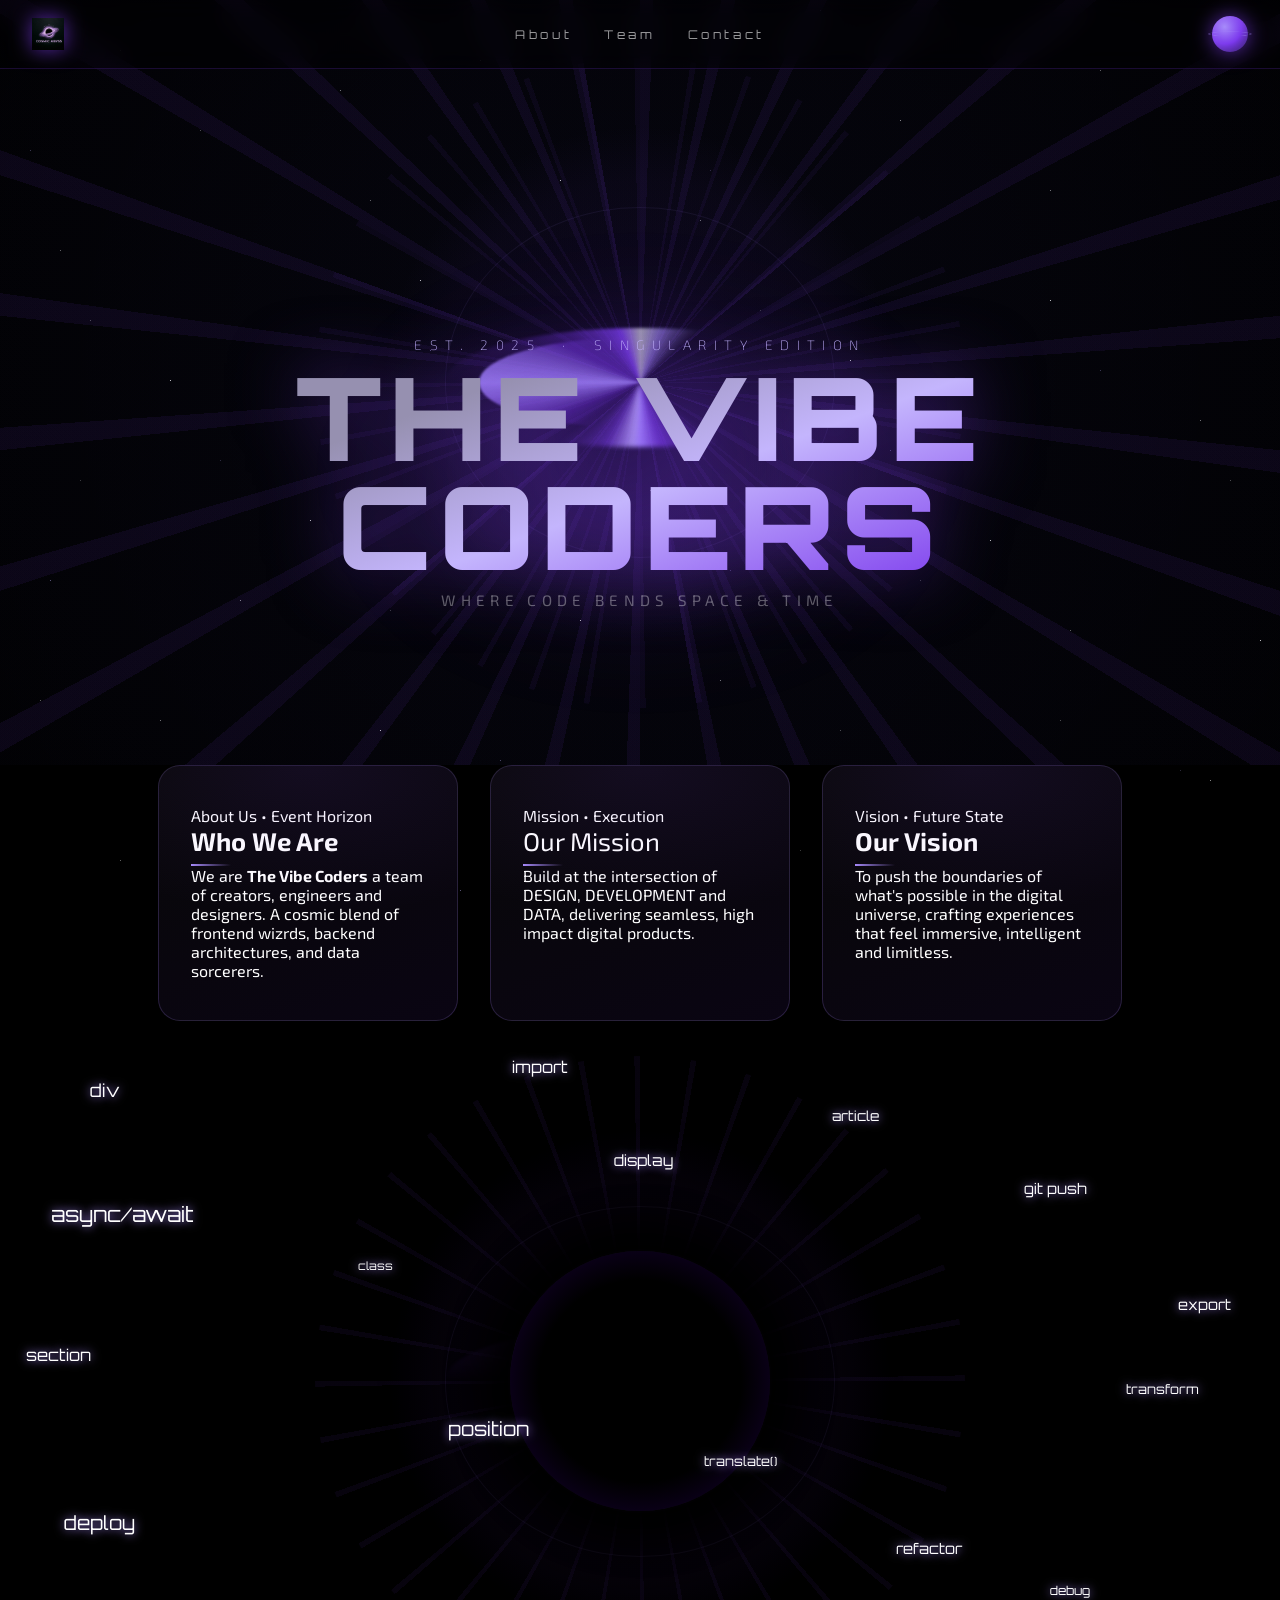
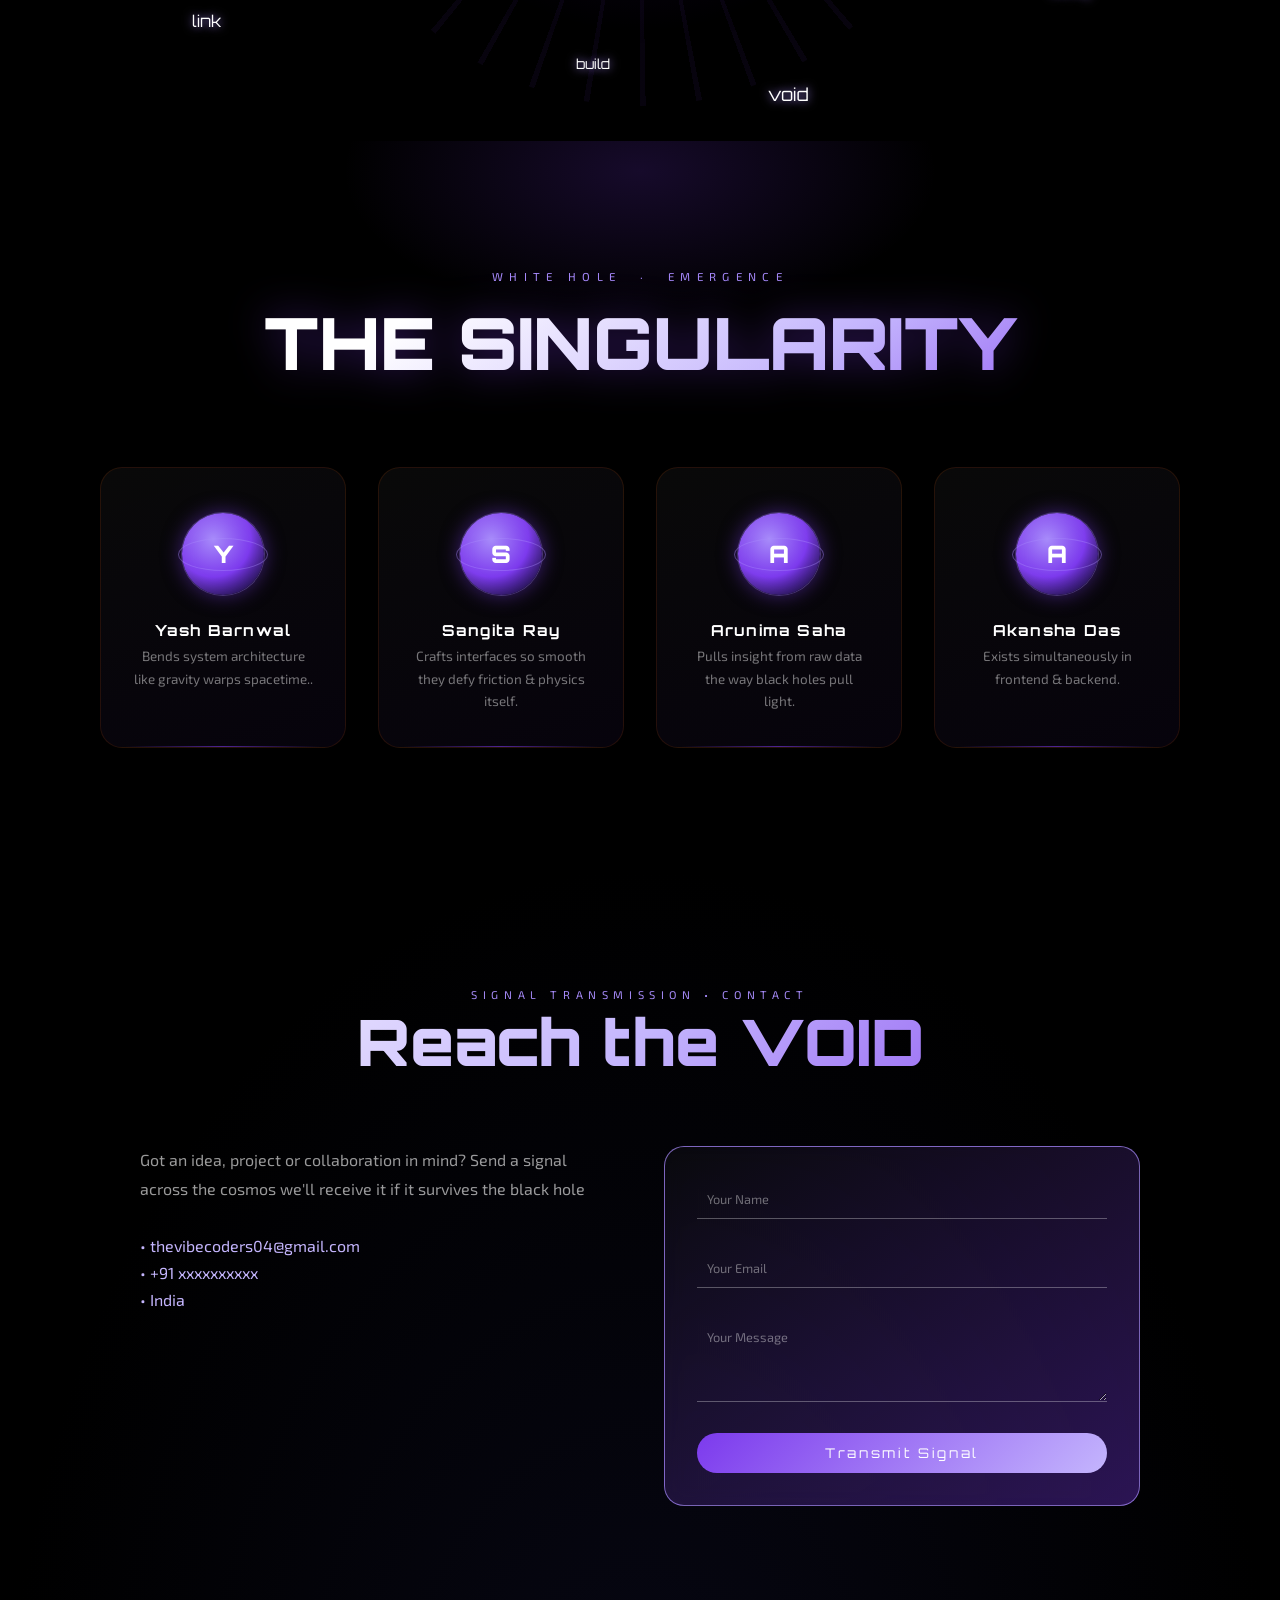
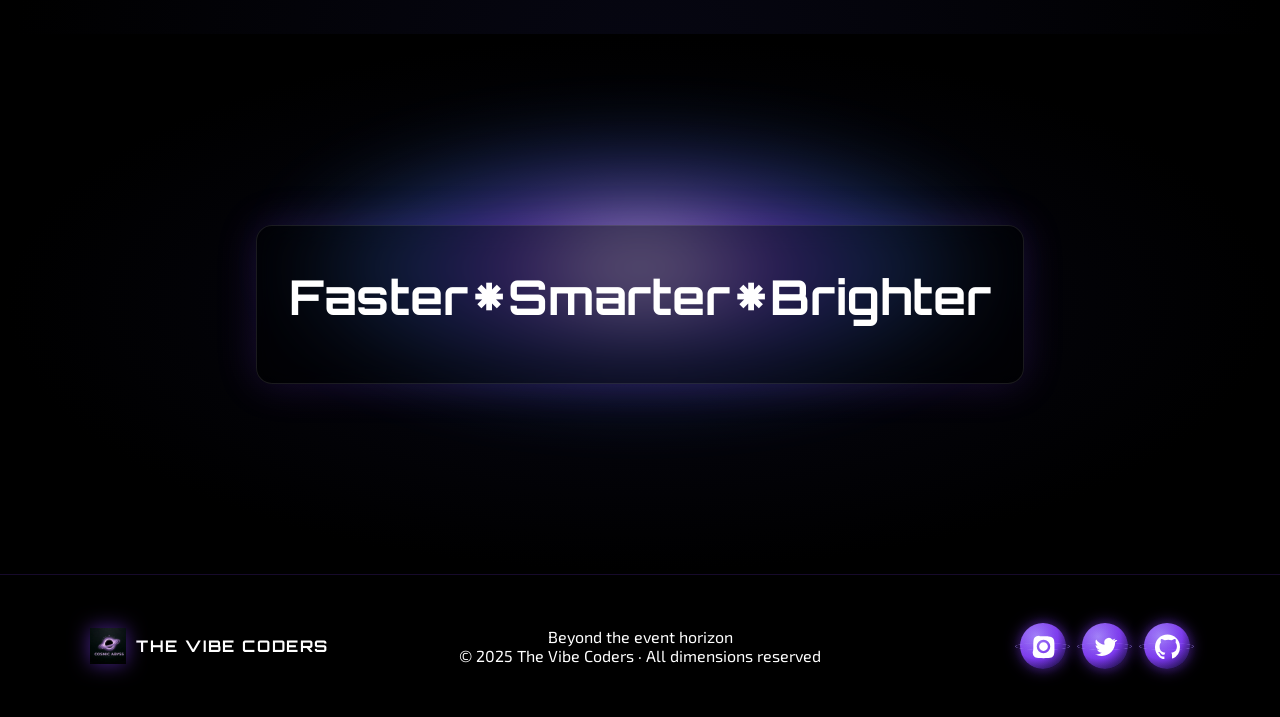
==== commit 718c2fbc: "Restore index.html with original content" ====
--- a/index.html
+++ b/index.html
@@ -189,7 +189,7 @@
 
         <div class="contact-details">
           <p>• thevibecoders04@gmail.com</p>
-          <p>• +91 1234567890</p>
+          <p>• +91 xxxxxxxxxx</p>
           <p>• India</p>
         </div>
       </div>
@@ -272,4 +272,4 @@
 </footer>
 
 </body>
-</html>+</html>
--- a/style.css
+++ b/style.css
@@ -766,7 +766,6 @@
   filter: drop-shadow(0 0 20px rgba(124,58,237,.4));
 }
 
-/* Team grid */
 .team-grid {
   display: grid;
   grid-template-columns: repeat(auto-fit, minmax(230px, 1fr));
@@ -775,7 +774,6 @@
   margin: 0 auto;
 }
 
-/* Member card */
 .member-card {
   position: relative;
   border-radius: 22px;
@@ -816,7 +814,6 @@
 .member-card:hover { transform: translateY(-10px); box-shadow: 0 24px 70px rgba(124,58,237,.3); border-color: rgba(167,139,250,.3); }
 .member-card:hover::before { opacity: 1; }
 
-/* Orb avatar */
 .card-orb {
   width: 82px;
   height: 82px;
@@ -1019,6 +1016,25 @@
   background: radial-gradient(ellipse, rgba(124, 58, 237, 0.18) 0% transparent 70%);
 }
 
+textarea {
+  scrollbar-width: thin;
+  scrollbar-color: rgba(124,58,237,0.8) transparent;
+}
+
+textarea::-webkit-scrollbar {
+  width: 6px;
+}
+
+textarea::-webkit-scrollbar-track {
+  background: transparent;
+}
+
+textarea::-webkit-scrollbar-thumb {
+  background: linear-gradient(180deg, rgba(124, 58, 237, 0.8), rgba(167, 139, 250, 0.8));
+  border-radius: 10px;
+  box-shadow: 0 0 10px rgba(124,58,237,0.6);
+}
+
 .promo-section {
   position: relative;
   height: 60vh;
@@ -1232,4 +1248,4 @@
   .footer-right {
     justify-self: center;
   }
-}+}
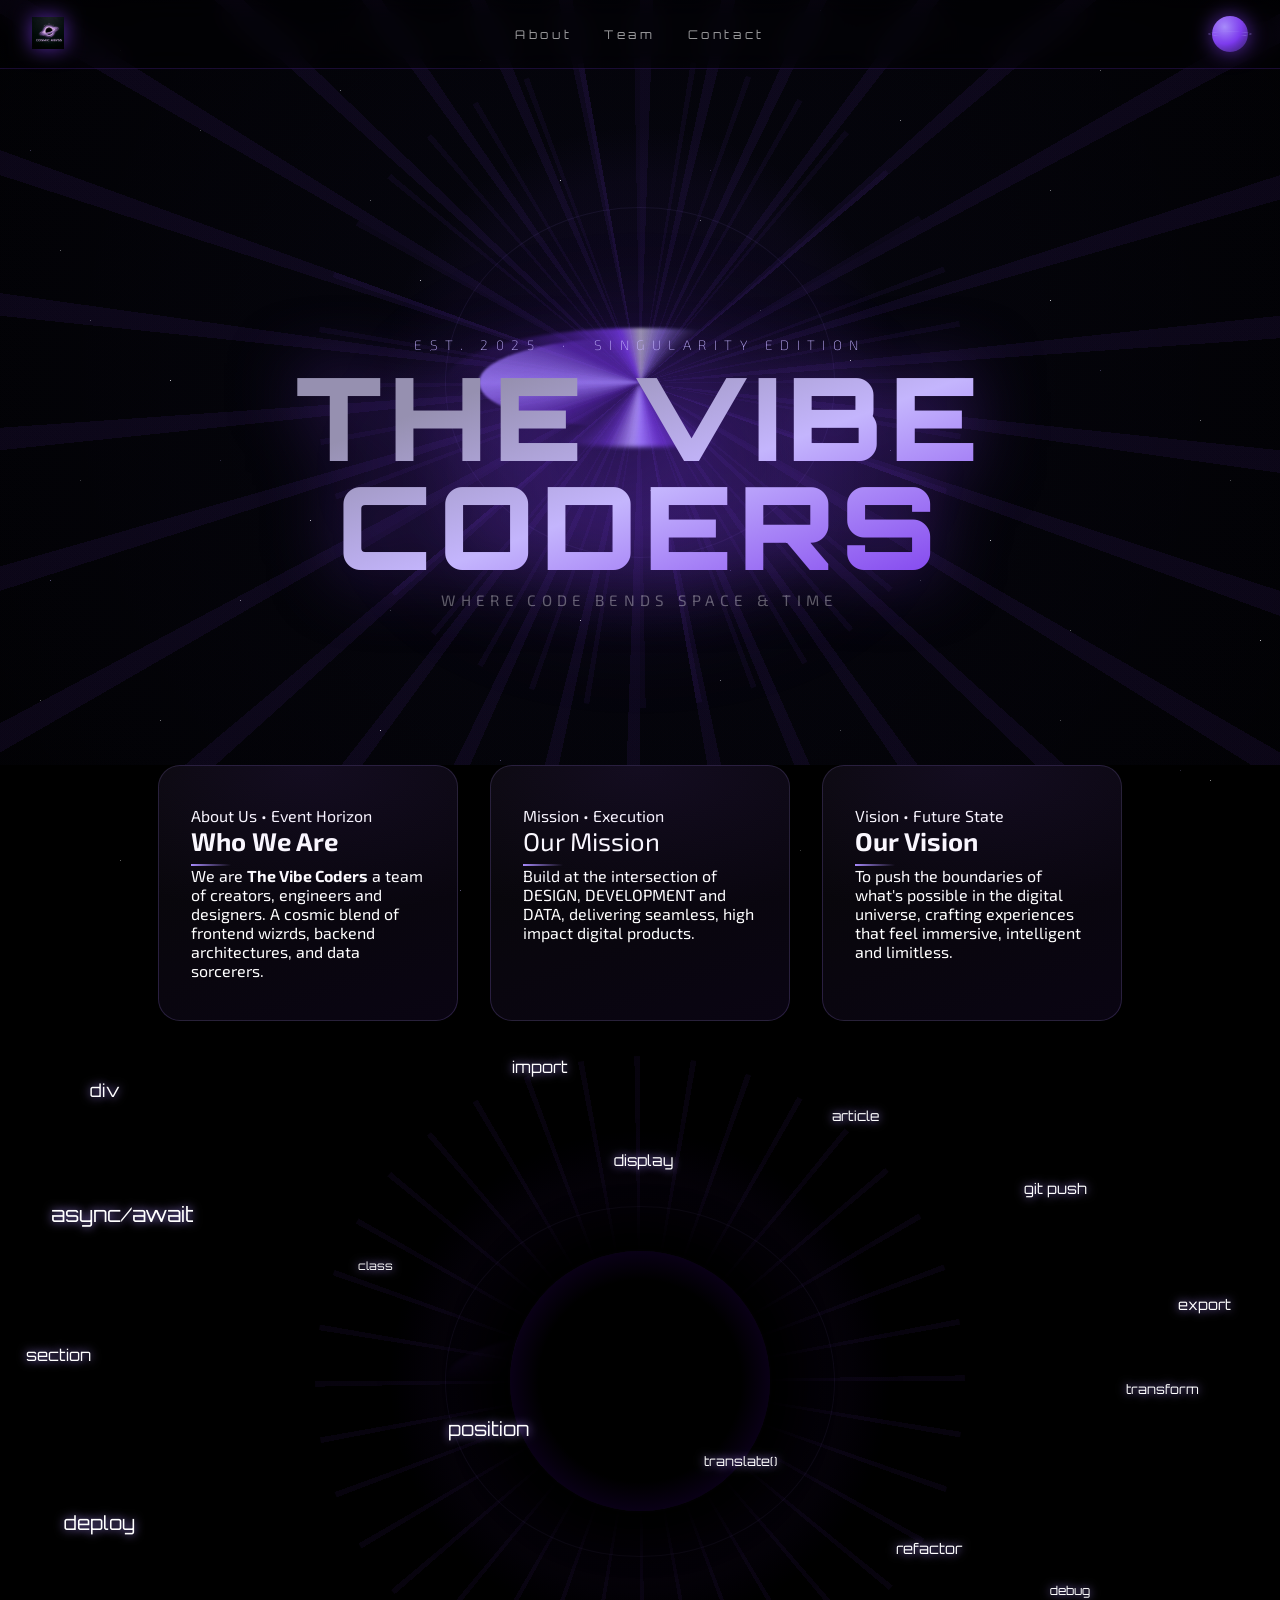
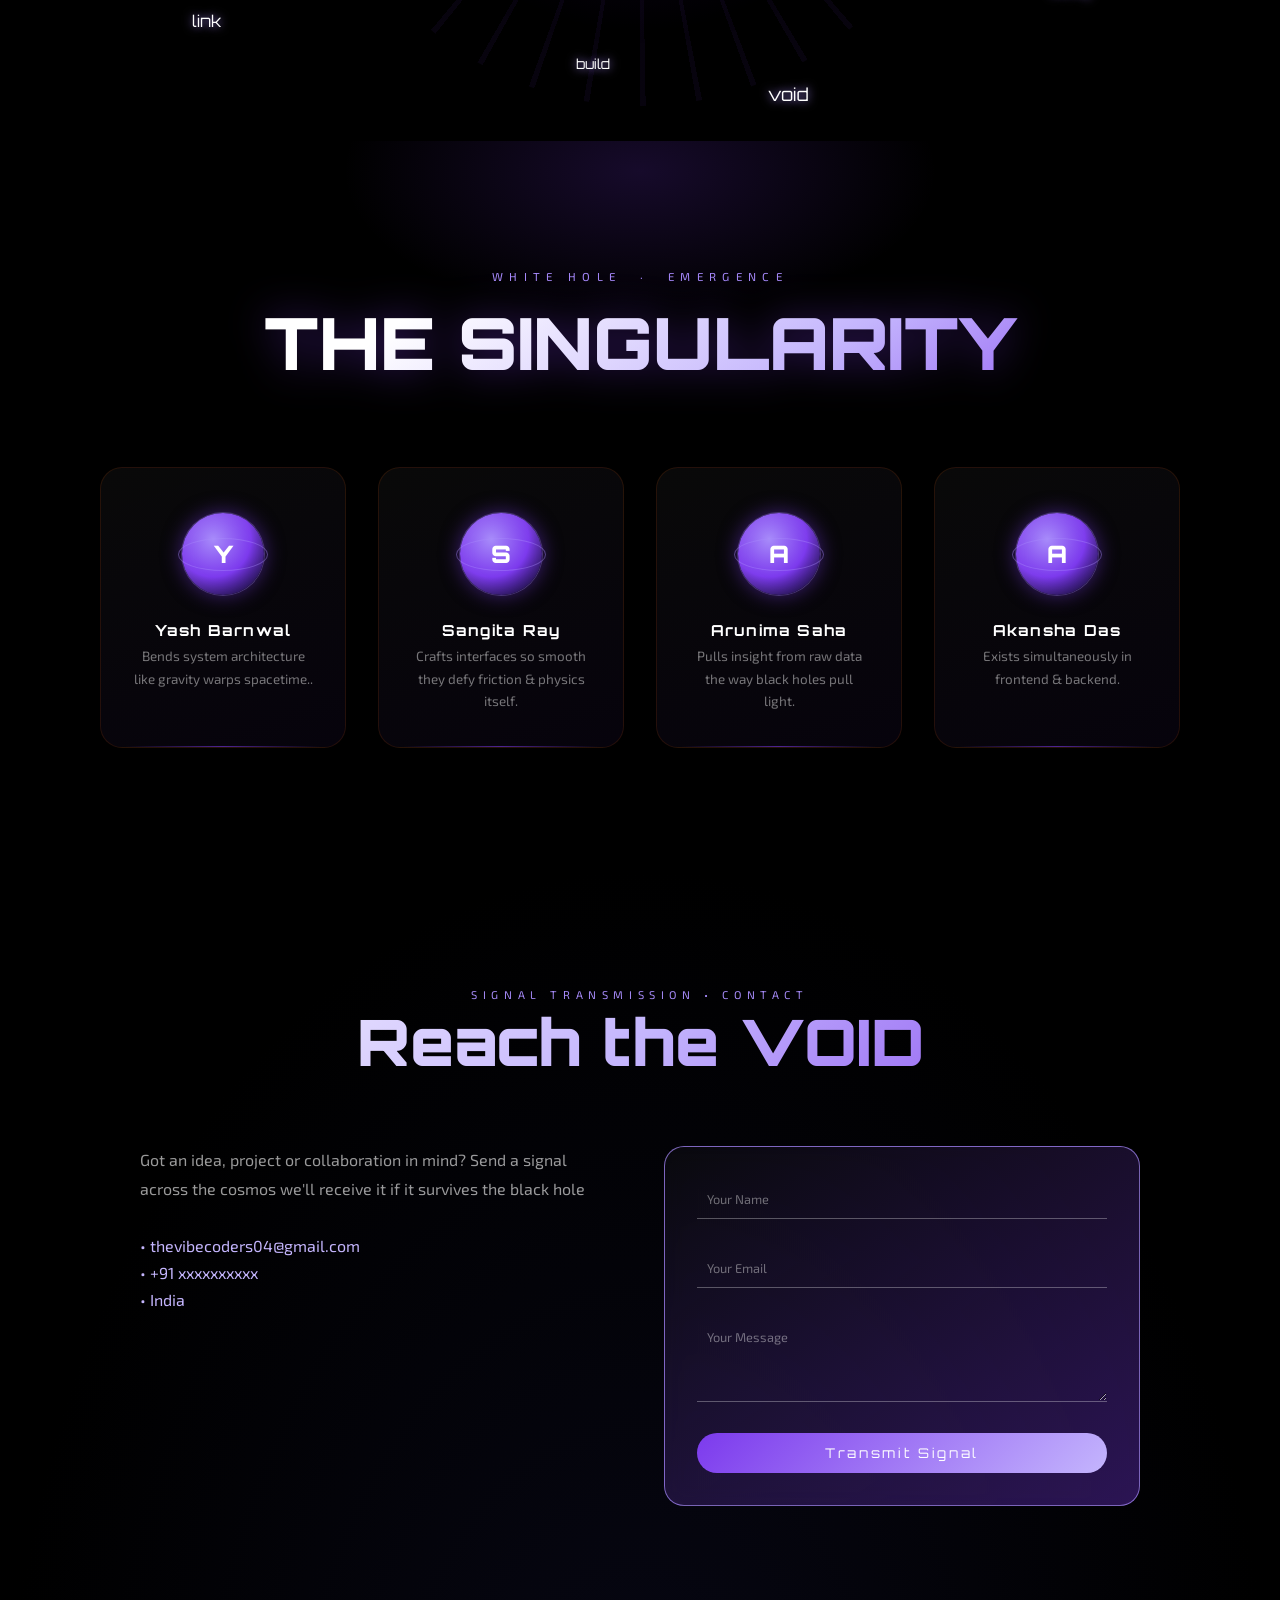
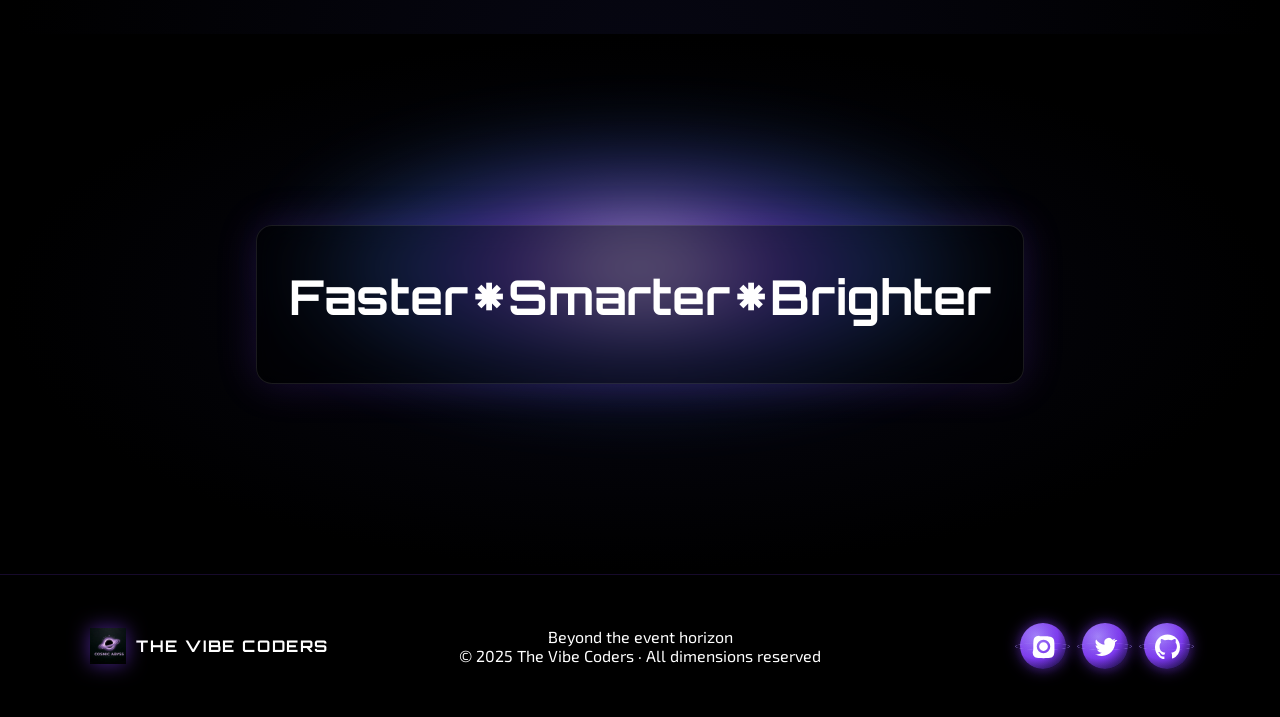
==== commit 0e7820a3: "Update index.html" ====
--- a/index.html
+++ b/index.html
@@ -12,7 +12,7 @@
 
   <nav class="nav">
     <div class="nav-left">
-      <div class="nav-logo"><img src="logo.jpeg" alt="logo"></div>
+      <div class="nav-logo"> <a href="#hero" class="nav-link"><img src="logo.jpeg" alt="logo"></a></div>
     </div>
 
     <div class="nav-center">
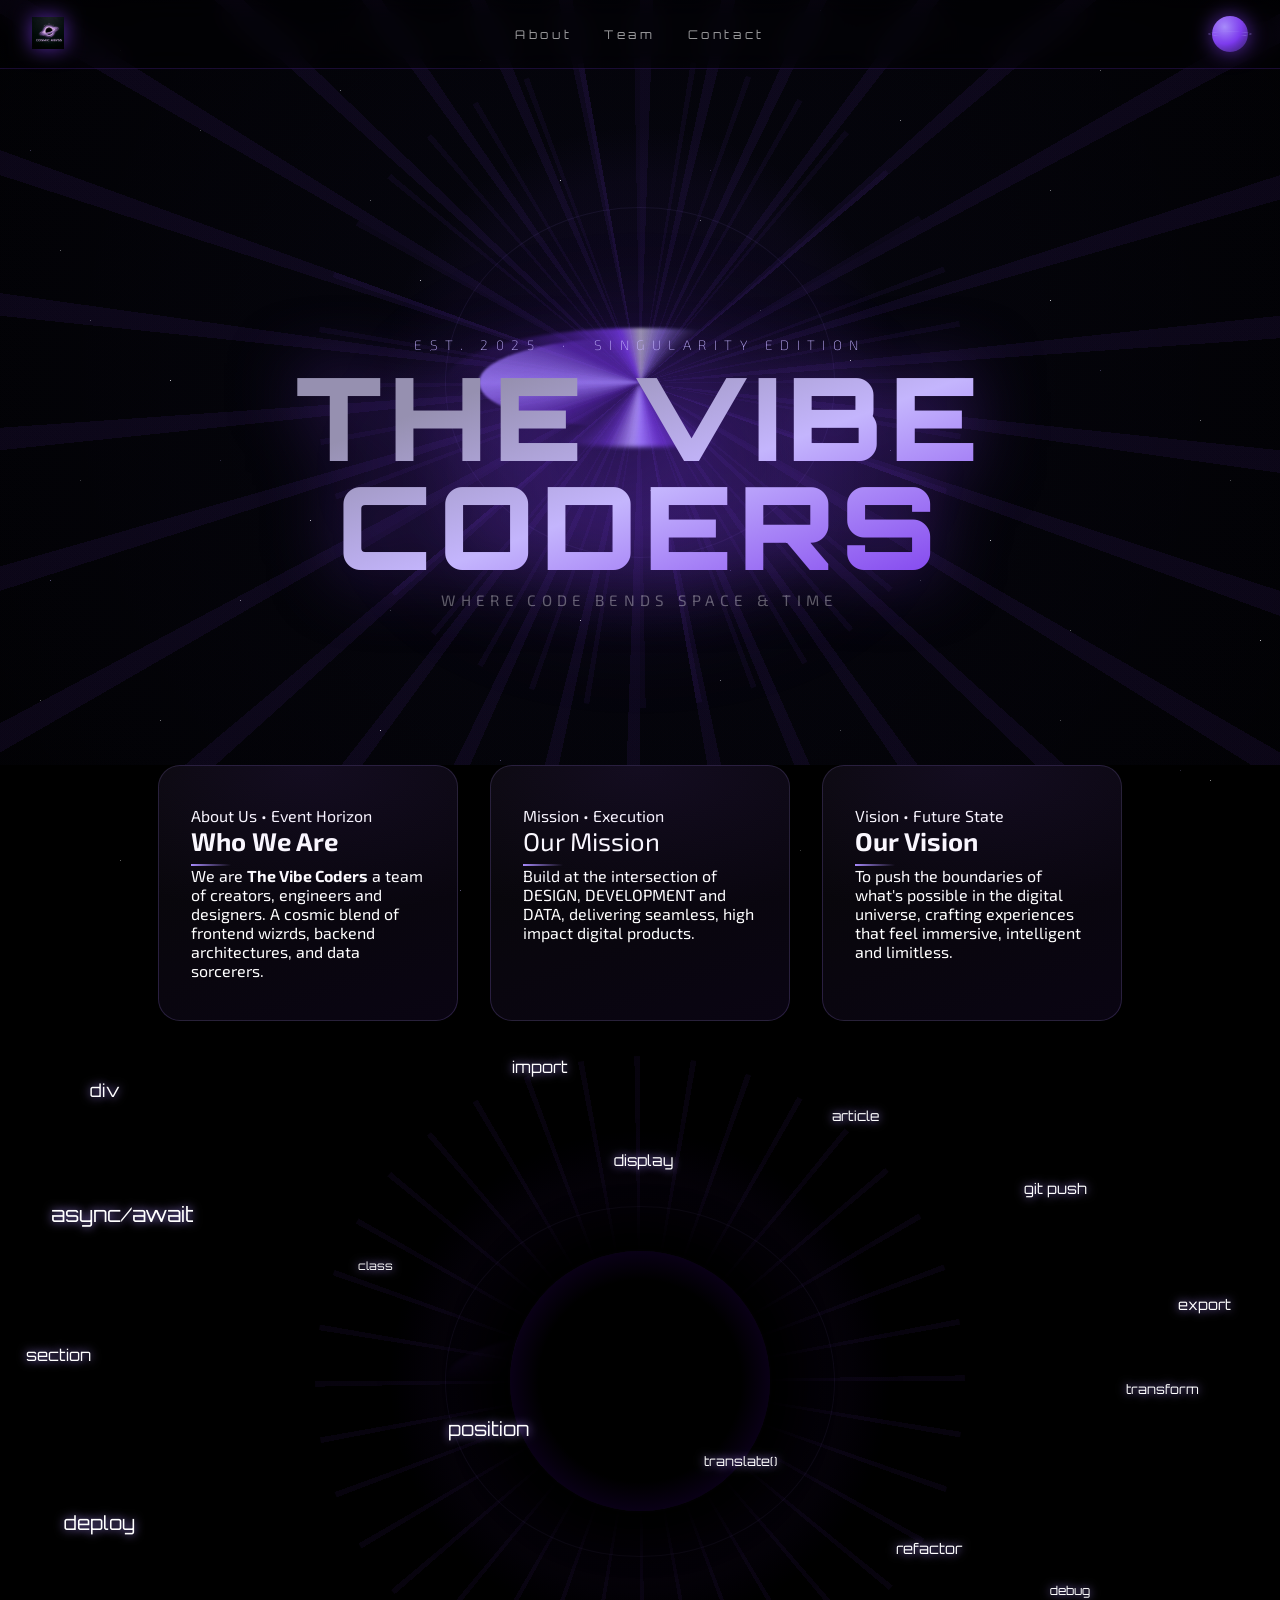
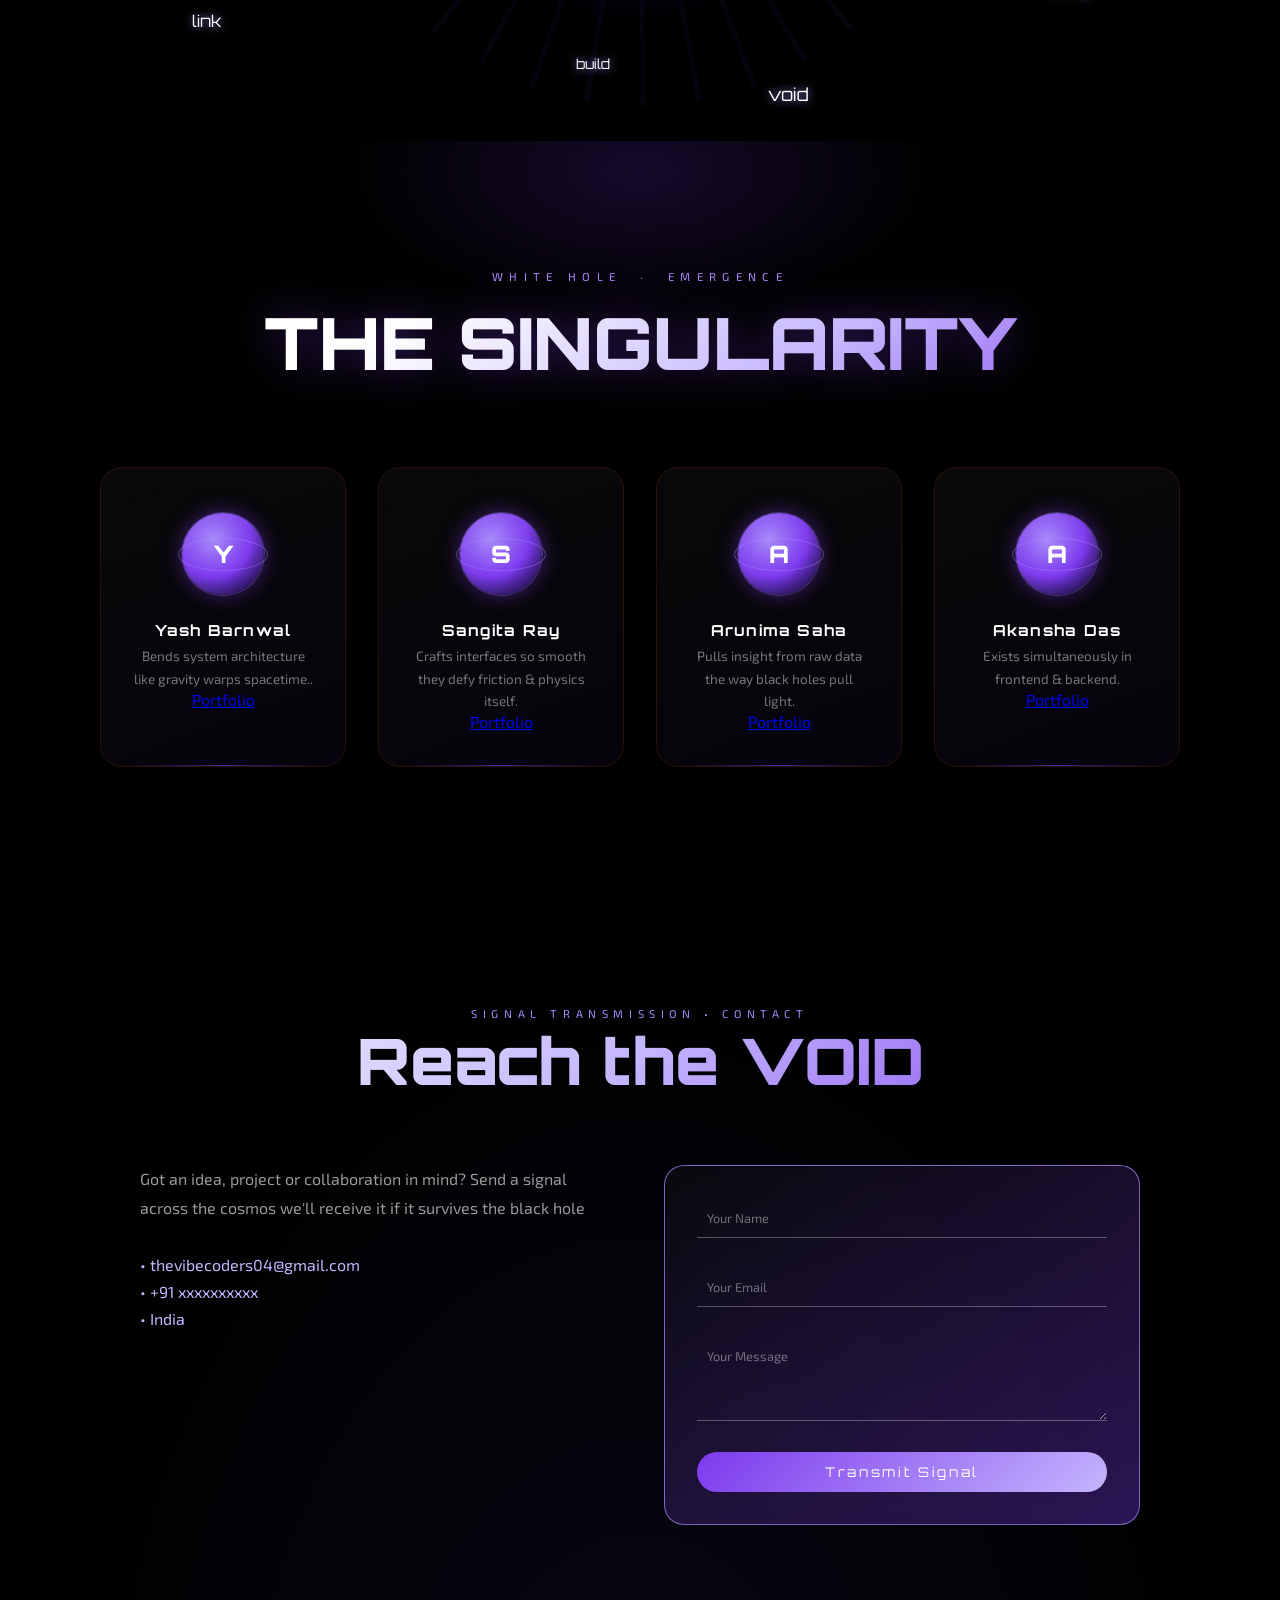
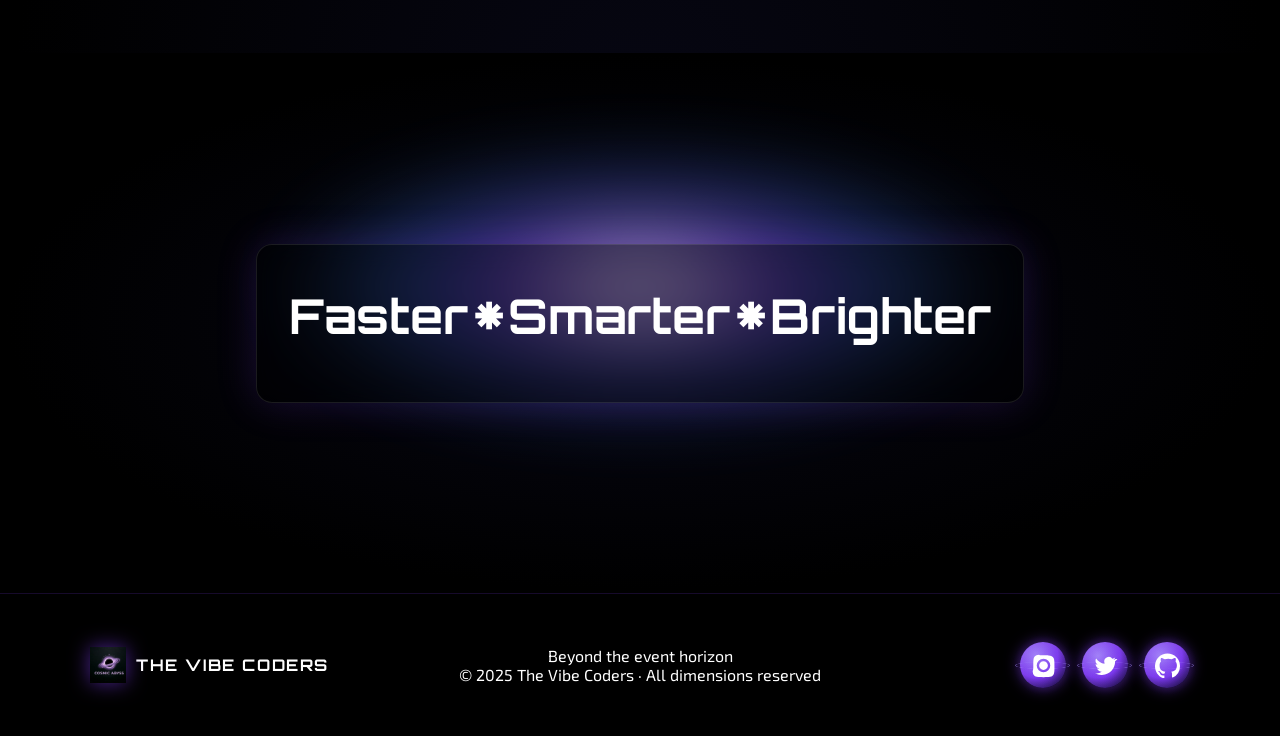
==== commit babea38e: "added portfolio links to the main page" ====
--- a/index.html
+++ b/index.html
@@ -147,6 +147,7 @@
         <div class="card-orb">Y</div>
         <p class="member-name">Yash Barnwal</p>
         <p class="member-desc">Bends system architecture like gravity warps spacetime..</p>
+        <a href="yash.html" class="portfolio-btn">Portfolio</a>
         <div class="card-bottom-line"></div>
       </article>
 
@@ -154,6 +155,7 @@
         <div class="card-orb">S</div>
         <p class="member-name">Sangita Ray</p>
         <p class="member-desc">Crafts interfaces so smooth they defy friction &amp; physics itself.</p>
+        <a href="sangita.html" class="portfolio-btn">Portfolio</a>
         <div class="card-bottom-line"></div>
       </article>
 
@@ -161,6 +163,7 @@
         <div class="card-orb">A</div>
         <p class="member-name">Arunima Saha</p>
         <p class="member-desc">Pulls insight from raw data the way black holes pull light.</p>
+        <a href="arunima.html" class="portfolio-btn">Portfolio</a>
         <div class="card-bottom-line"></div>
       </article>
 
@@ -168,9 +171,9 @@
         <div class="card-orb">A</div>
         <p class="member-name">Akansha Das</p>
         <p class="member-desc">Exists simultaneously in frontend &amp; backend.</p>
-        <div class="card-bottom-line"></div>
-      </article>
-
+        <a href="akansha.html" class="portfolio-btn">Portfolio</a>
+        <div class="card-bottom-line"></div>
+      </article>
     </div>
   </section>
 
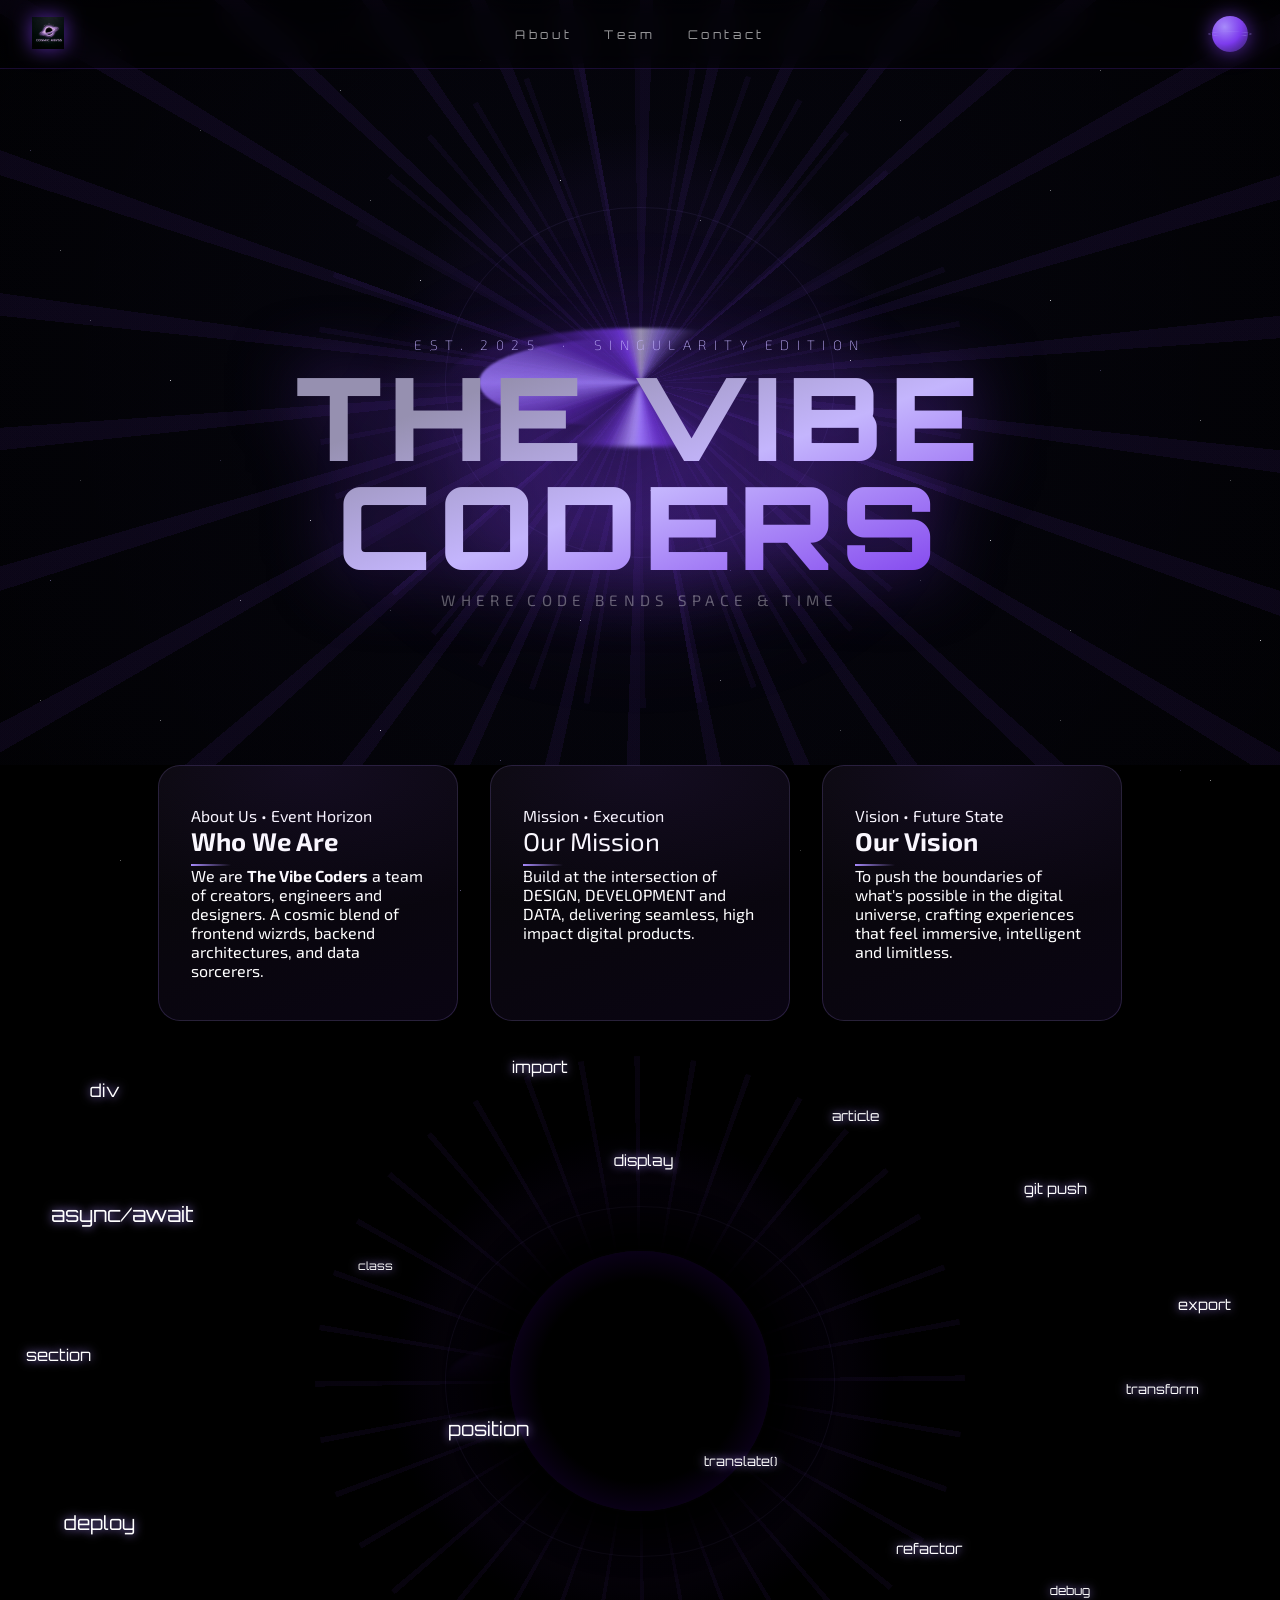
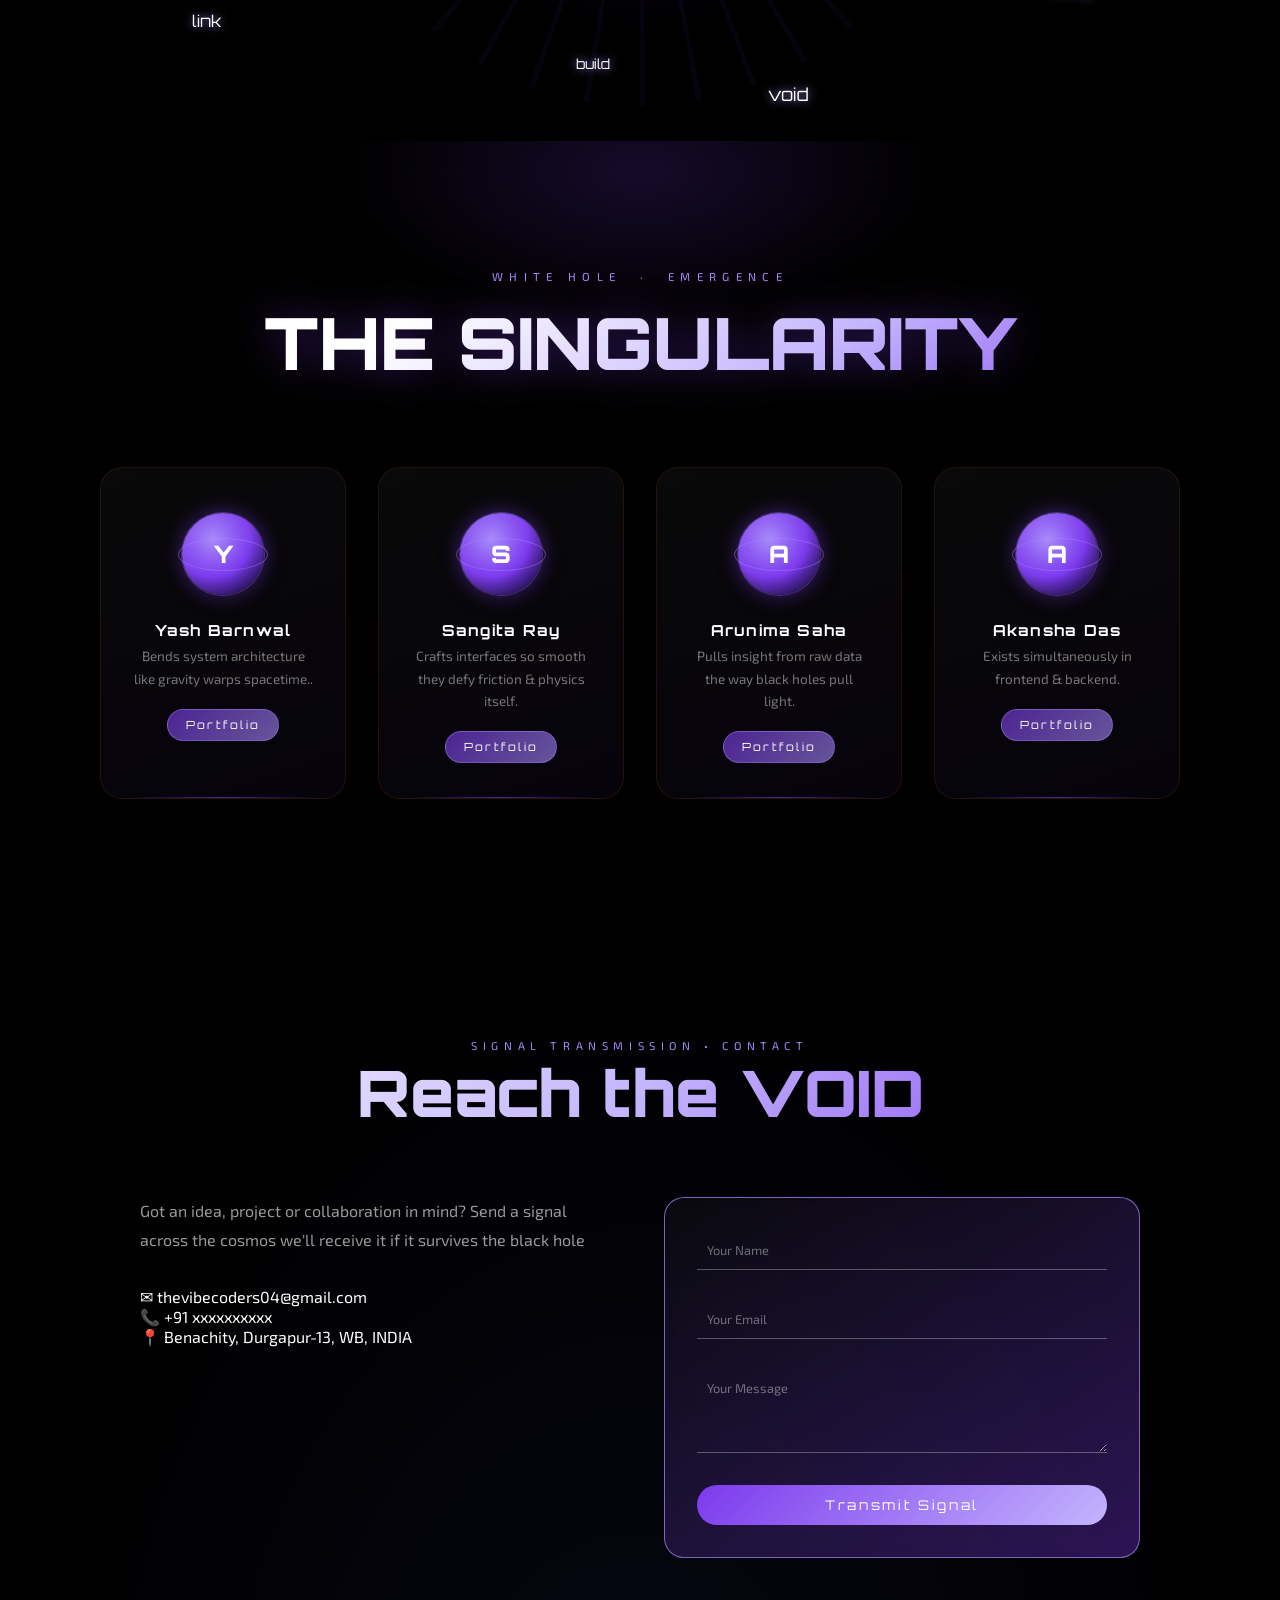
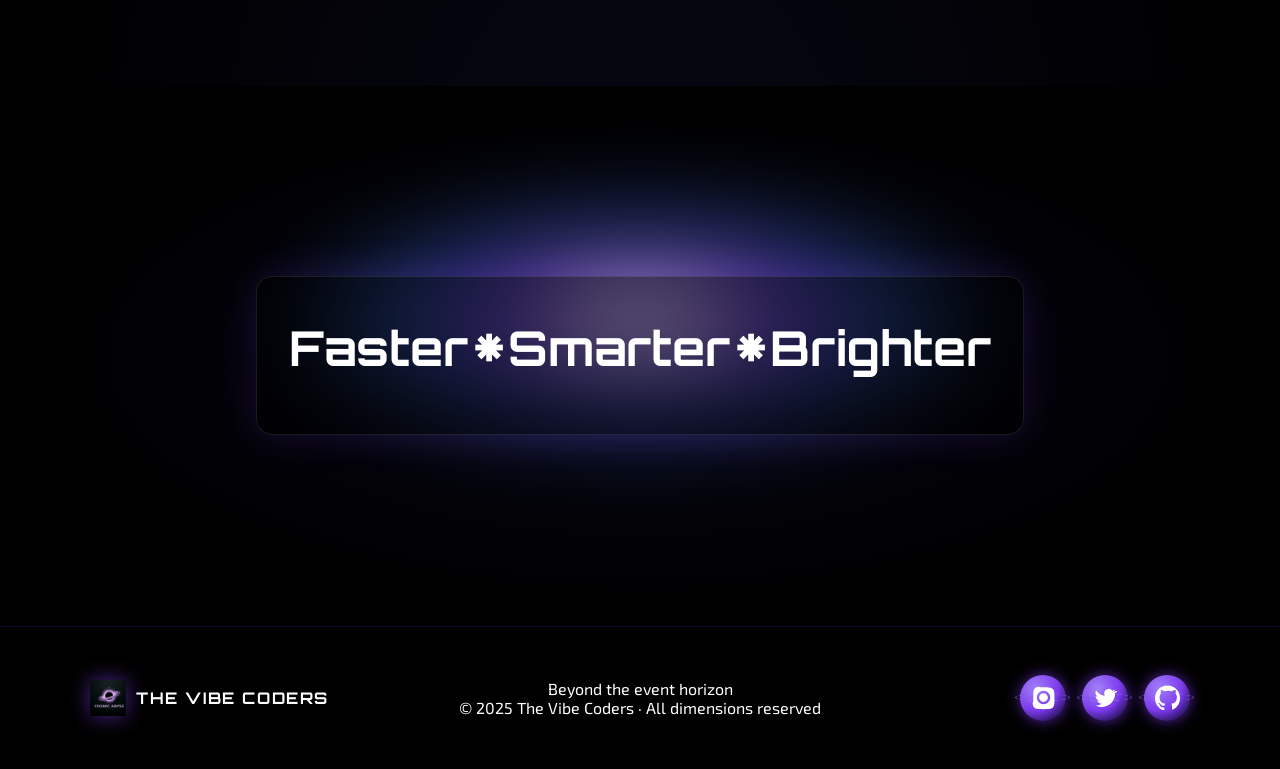
==== commit f1ed28c5: "Fix HTML structure and update contact section" ====
--- a/index.html
+++ b/index.html
@@ -184,16 +184,27 @@
     </div>
 
     <div class="contact-container">
-      <div class="contact-info">
+      <div class="contact-info-box">
         <p class="contact-text">
           Got an idea, project or collaboration in mind?
           Send a signal across the cosmos we'll receive it if it survives the black hole
         </p>
 
         <div class="contact-details">
-          <p>• thevibecoders04@gmail.com</p>
-          <p>• +91 xxxxxxxxxx</p>
-          <p>• India</p>
+          <div class="contact-item">
+            <span class="icon">✉</span>
+            <span>thevibecoders04@gmail.com</span>
+          </div>
+
+          <div class="contact-item">
+            <span class="icon">📞</span>
+            <span>+91 xxxxxxxxxx</span>
+          </div>
+
+          <div class="contact-item">
+            <span class="icon">📍</span>
+            <span>Benachity, Durgapur-13, WB, INDIA</span>
+          </div>
         </div>
       </div>
 
--- a/style.css
+++ b/style.css
@@ -175,12 +175,7 @@
   width: 0%;
   height: 1px;
 
-  background: linear-gradient(
-    to right,
-    var(--purple-light),
-    transparent
-  );
-
+  background: linear-gradient(to right, var(--purple-light), transparent);
   transition: 0.3s;
 }
 
@@ -804,14 +799,20 @@
 
 .member-card::before {
   content: '';
-  position: absolute;
-  inset: 0;
+  /* position: absolute;
+  inset: 0; */
   border-radius: 22px;
   background: radial-gradient(ellipse at 50% 0%, rgba(124,58,237,.18) 0%, transparent 65%);
   opacity: 0;
   transition: opacity .4s;
 }
-.member-card:hover { transform: translateY(-10px); box-shadow: 0 24px 70px rgba(124,58,237,.3); border-color: rgba(167,139,250,.3); }
+
+.member-card:hover { 
+  transform: translateY(-10px); 
+  box-shadow: 0 24px 70px rgba(124,58,237,.3); 
+  border-color: rgba(167,139,250,.3); 
+}
+
 .member-card:hover::before { opacity: 1; }
 
 .card-orb {
@@ -874,6 +875,32 @@
   color: rgba(255,255,255,.45);
 }
 
+.portfolio-btn{
+  display: inline-block;
+  margin-top: 1.2rem;
+  padding: 8px 18px;
+
+  font-family: 'Orbitron', sans-serif;
+  font-size: 0.7rem;
+  letter-spacing: 0.2em;
+  text-decoration: none;
+
+  color: #fff;
+
+  border-radius: 20px;
+  border: 1px solid rgba(167, 139, 250, 0.4);
+
+  background: linear-gradient(135deg, rgba(124, 58, 237, 0.6), rgba(167, 139, 250, 0.6));
+
+  transition: 0.3s ease;
+}
+
+.portfolio-btn:hover {
+  transform: translateY(-3px);
+
+  box-shadow: 0 0 20px rgba(124, 58, 237, 0.7), 0 0 40px rgba(124, 58, 237, 0.4);
+}
+
 .card-bottom-line {
   position: absolute;
   bottom: 0; left: 10%; width: 80%; height: 1px;
